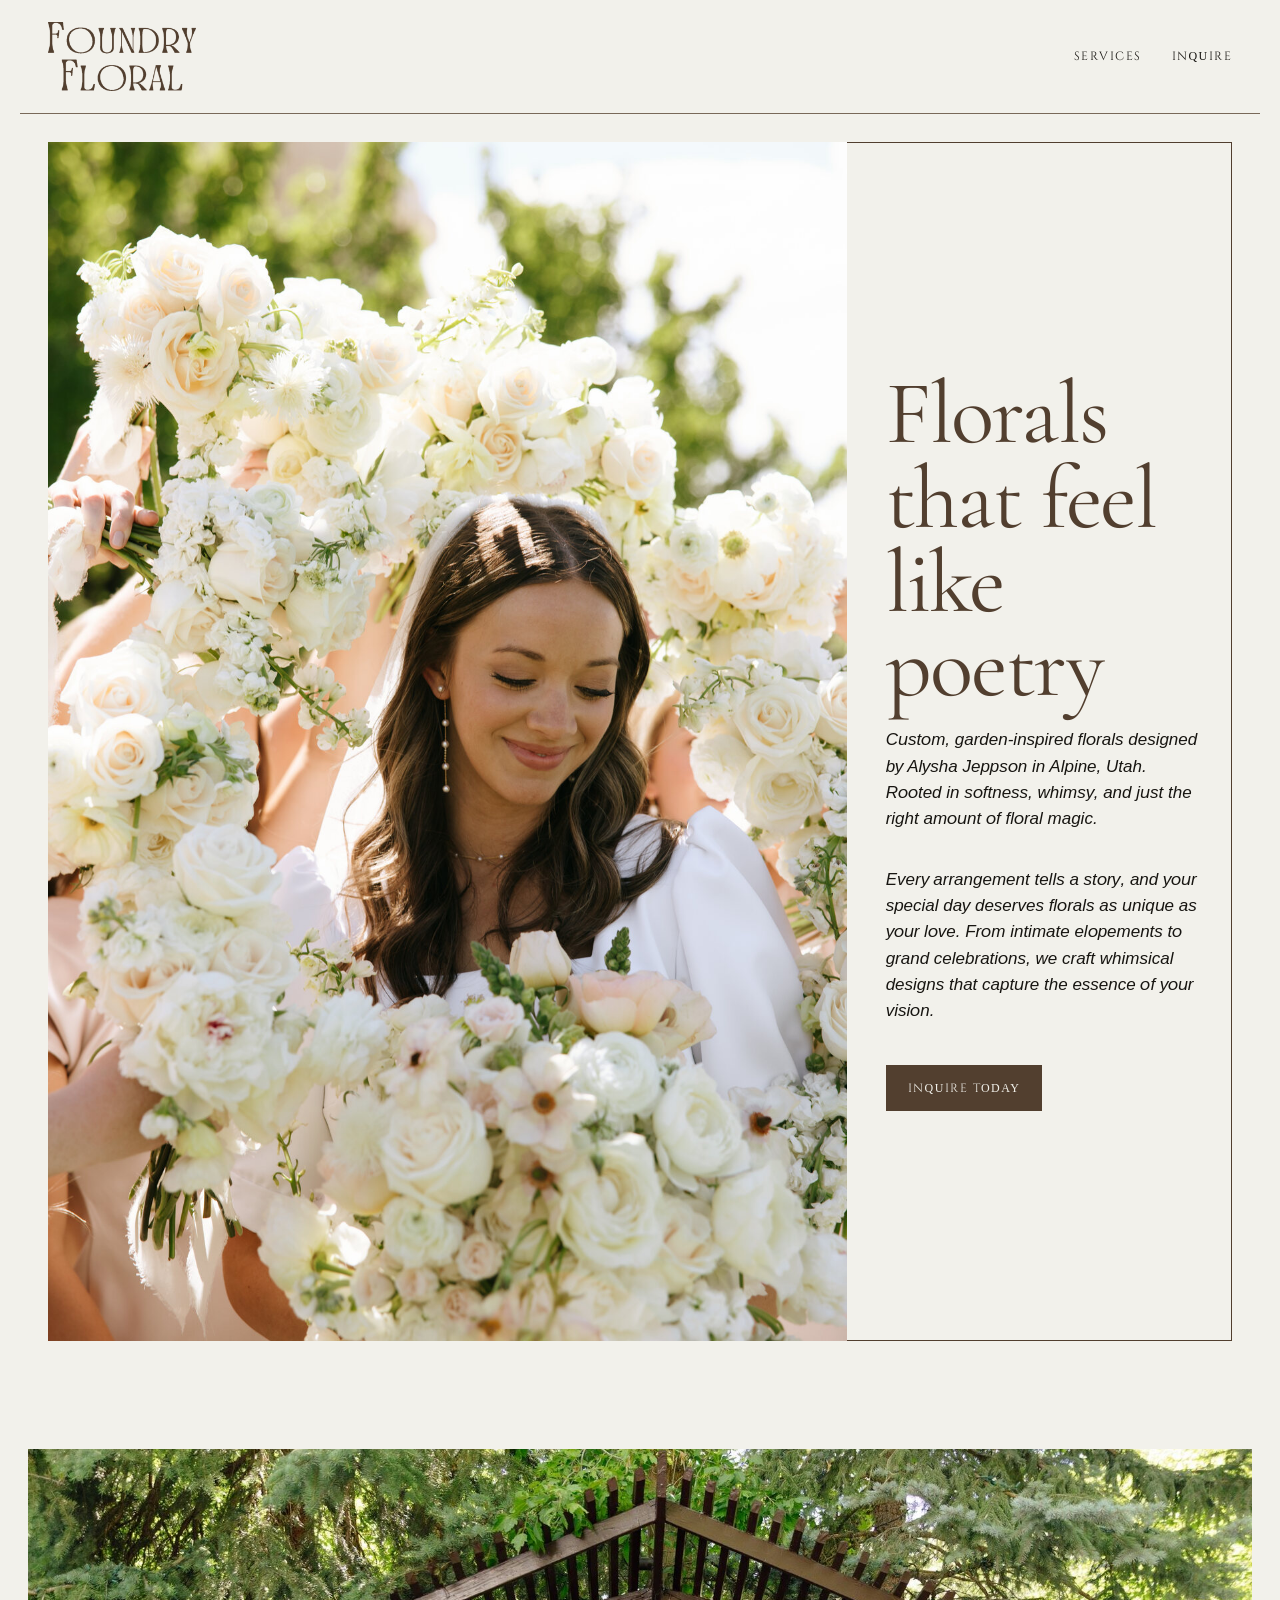
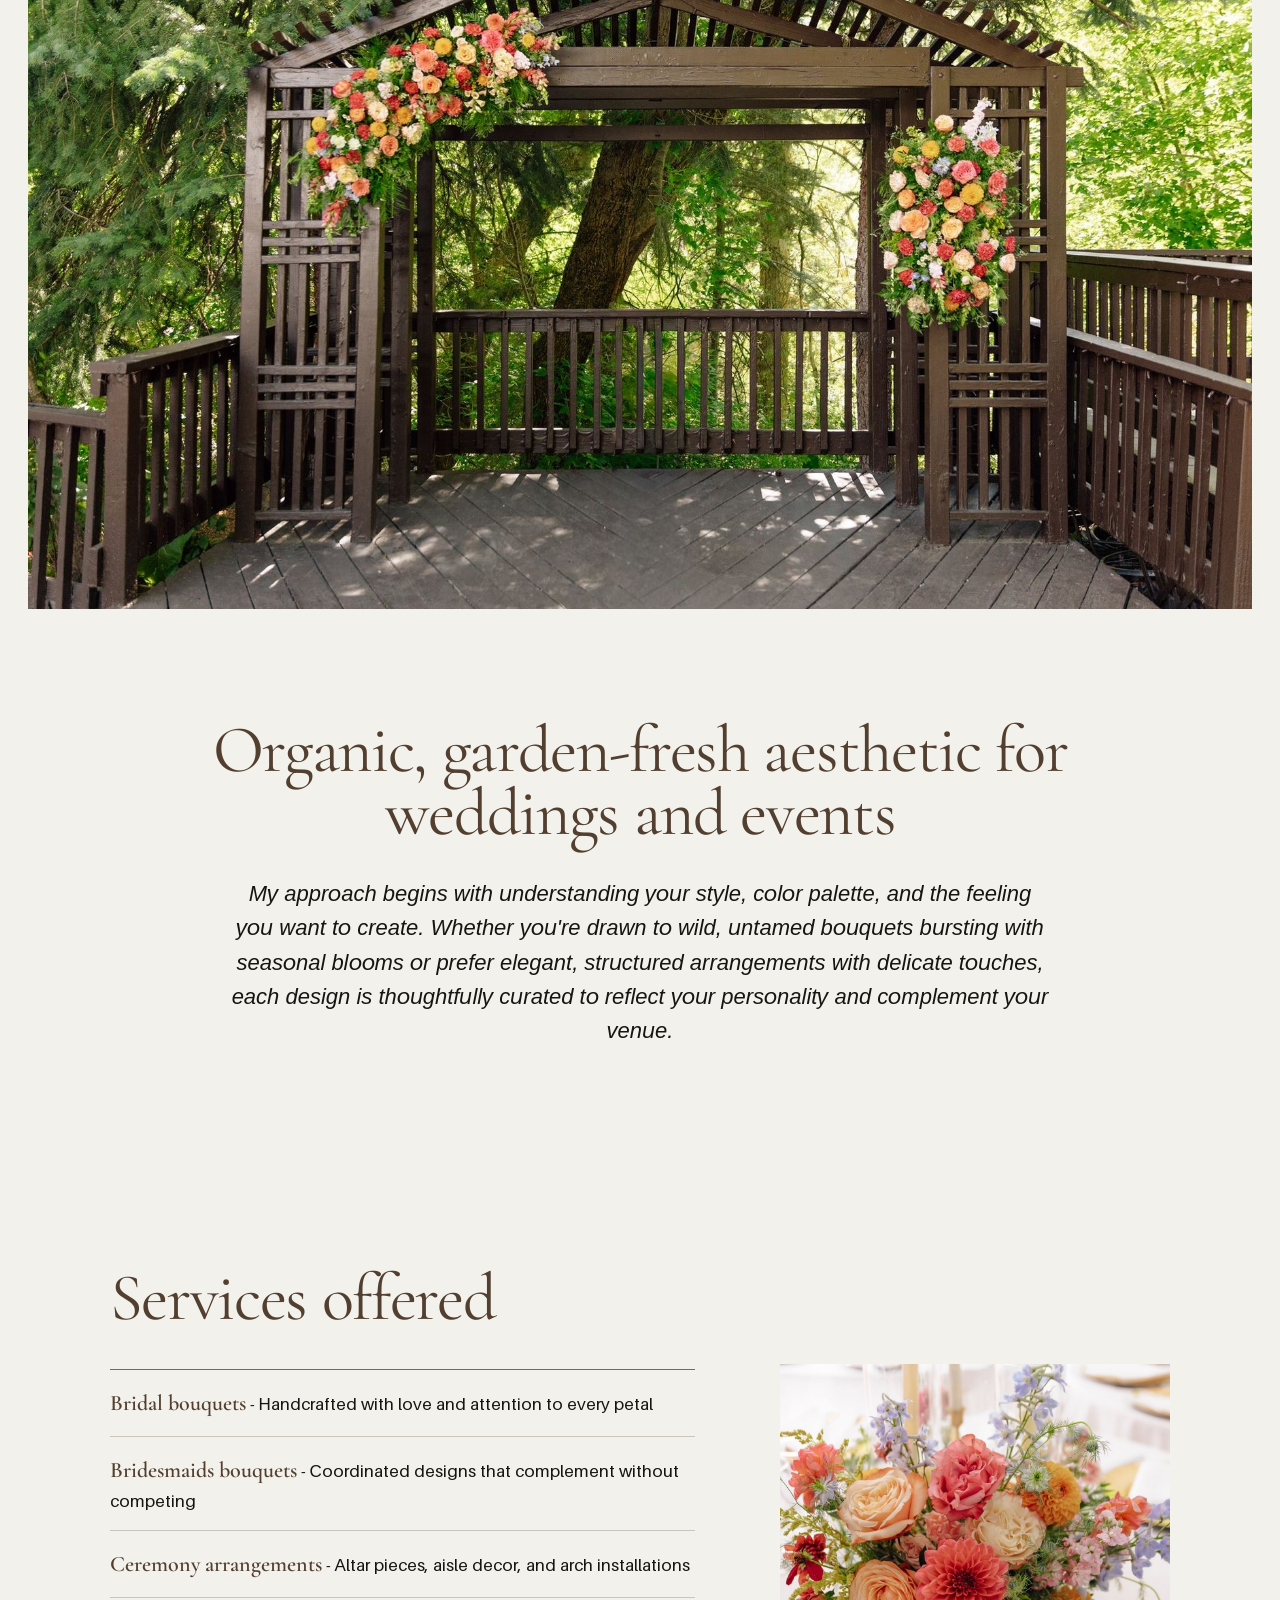
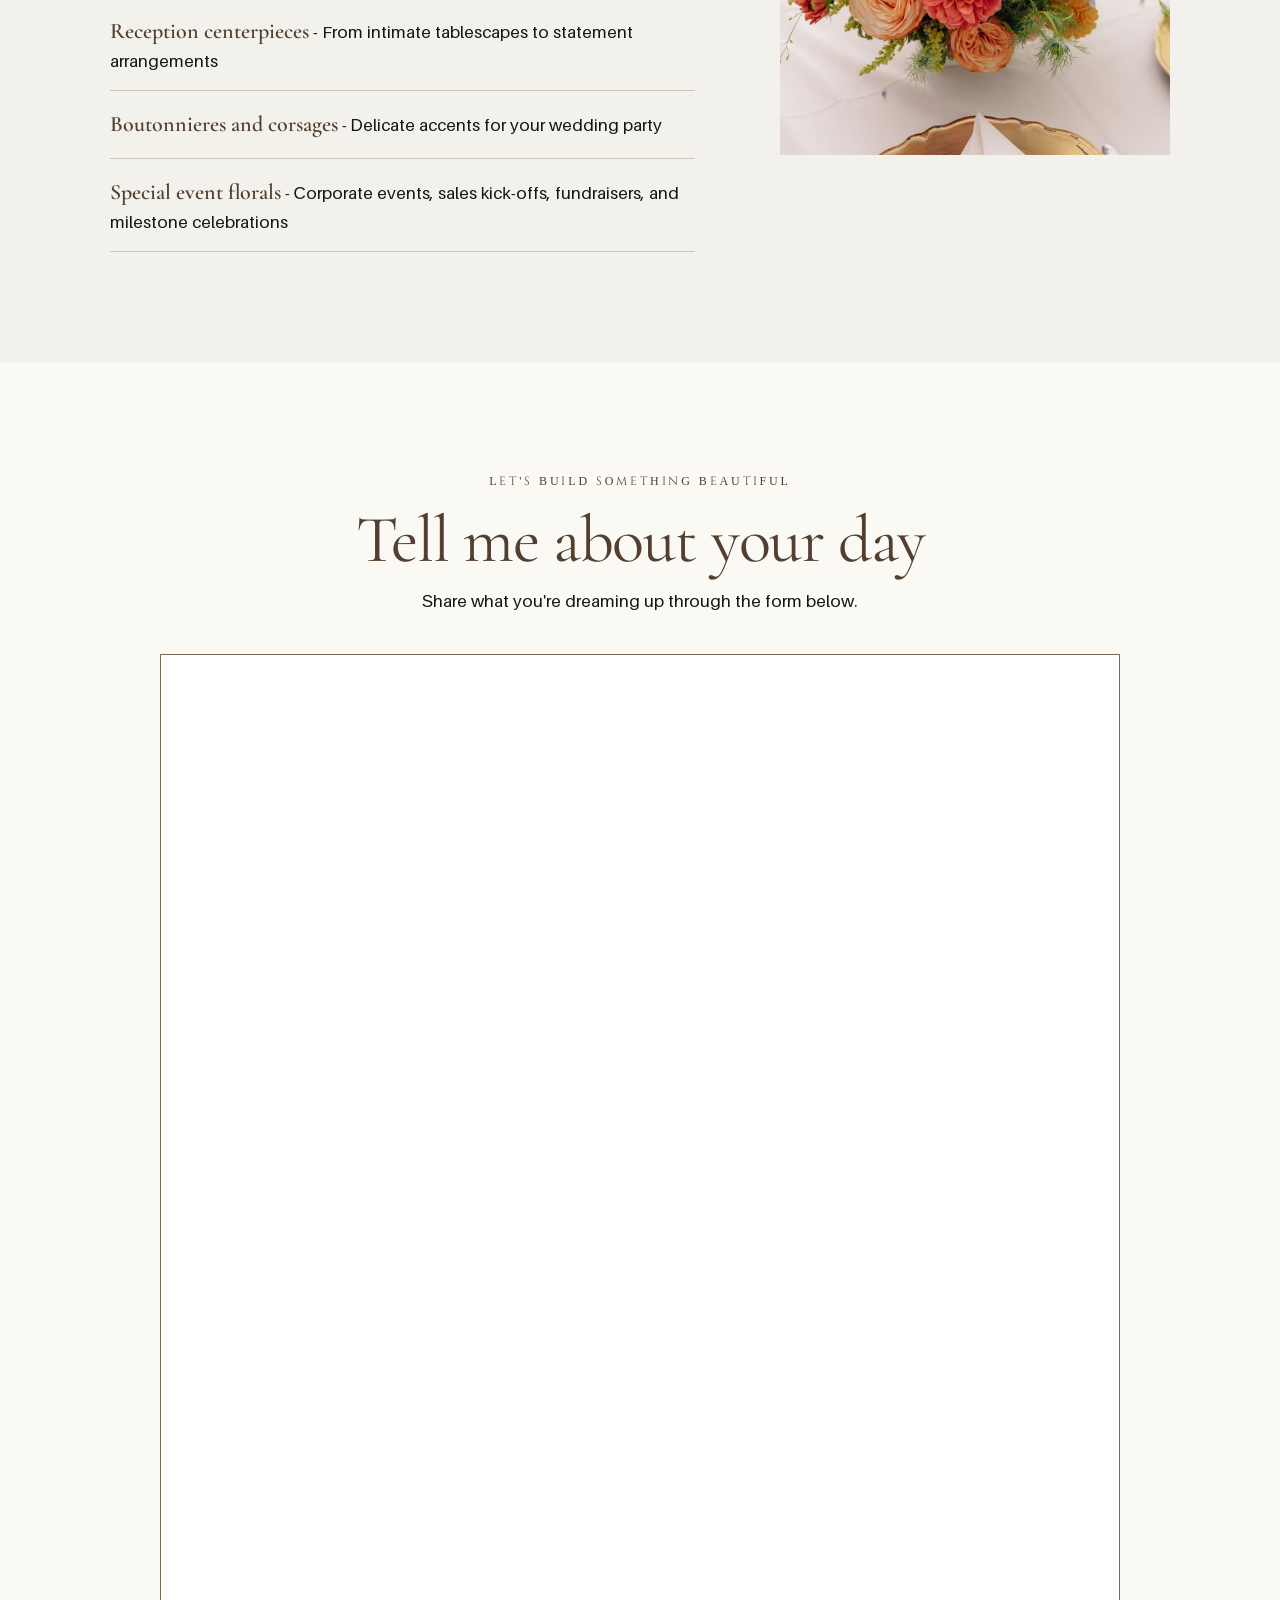
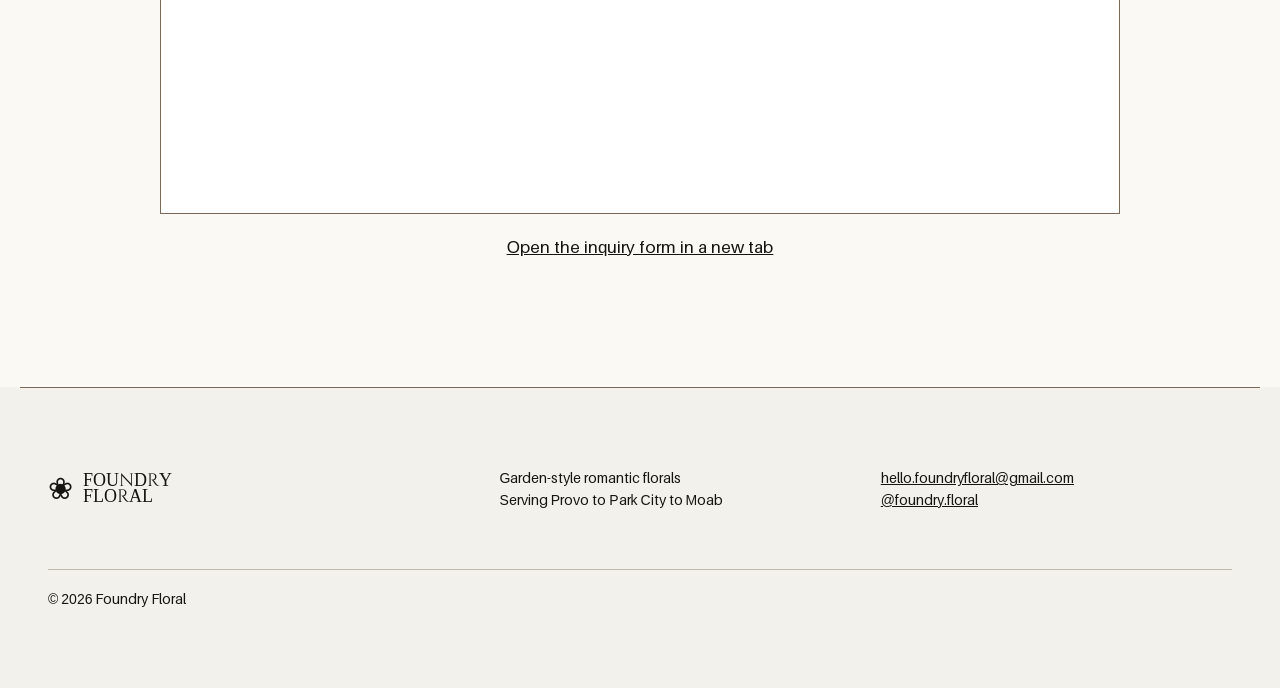
==== index.html @ db7838ef "Streamline homepage into floral landing page" ====
<!doctype html>
<html lang="en">
<head>
  <meta charset="utf-8">
  <meta name="viewport" content="width=device-width, initial-scale=1">
  <title>Foundry Floral | Utah Wedding Florist</title>
  <meta name="description" content="Seasonal, intentional wedding florals with structure, softness, and soul. Serving Provo to Park City to Moab.">
  <meta property="og:title" content="Foundry Floral | Utah Wedding Florist">
  <meta property="og:description" content="Garden-style romantic florals, rooted in Utah's seasons.">
  <meta property="og:image" content="assets/images/hero.jpg">
  <link rel="stylesheet" href="styles.css">
</head>
<body>
  <header class="site-header">
    <a class="brand" href="#top" aria-label="Foundry Floral home"><img src="assets/images/1-foundry-floral-wordmark.png" alt="Foundry Floral"></a>
    <button class="nav-toggle" aria-expanded="false" aria-controls="nav">Menu</button>
    <nav id="nav" aria-label="Main navigation">
      <a href="#services">Services</a><a href="#inquire">Inquire</a>
    </nav>
  </header>

  <main id="top">
    <section class="hero">
      <img src="assets/images/hero.jpg" alt="Bride holding a lush ivory bouquet outdoors">
      <div class="hero-copy">
        <h1>Florals that feel like poetry</h1>
        <p><em>Custom, garden-inspired florals designed by Alysha Jeppson in Alpine, Utah. Rooted in softness, whimsy, and just the right amount of floral magic.</em></p>
        <p><em>Every arrangement tells a story, and your special day deserves florals as unique as your love. From intimate elopements to grand celebrations, we craft whimsical designs that capture the essence of your vision.</em></p>
        <a class="button" href="#inquire">Inquire today</a>
      </div>
    </section>

    <section class="landing-feature" aria-label="Garden-inspired wedding floral installation">
      <img src="assets/images/6-colorful-garden-arbor.jpg" alt="Colorful coral and pink floral installation on a woodland garden arbor">
    </section>

    <section class="landing-story section">
      <h2>Organic, garden-fresh aesthetic for weddings and events</h2>
      <p class="lead">My approach begins with understanding your style, color palette, and the feeling you want to create. Whether you're drawn to wild, untamed bouquets bursting with seasonal blooms or prefer elegant, structured arrangements with delicate touches, each design is thoughtfully curated to reflect your personality and complement your venue.</p>
    </section>

    <section id="services" class="landing-services section">
      <div class="landing-services-copy">
        <h2>Services offered</h2>
        <ul>
          <li><strong>Bridal bouquets</strong> - Handcrafted with love and attention to every petal</li>
          <li><strong>Bridesmaids bouquets</strong> - Coordinated designs that complement without competing</li>
          <li><strong>Ceremony arrangements</strong> - Altar pieces, aisle decor, and arch installations</li>
          <li><strong>Reception centerpieces</strong> - From intimate tablescapes to statement arrangements</li>
          <li><strong>Boutonnieres and corsages</strong> - Delicate accents for your wedding party</li>
          <li><strong>Special event florals</strong> - Corporate events, sales kick-offs, fundraisers, and milestone celebrations</li>
        </ul>
      </div>
      <img src="assets/images/7-coral-reception-centerpiece.jpg" alt="Coral, peach and lavender garden-style reception centerpiece">
    </section>

    <section id="inquire" class="inquiry section">
      <p class="eyebrow">Let's build something beautiful</p><h2>Tell me about your day</h2>
      <p>Share what you're dreaming up through the form below.</p>
      <div class="form-wrap"><iframe title="Foundry Floral wedding inquiry form" src="https://tally.so/embed/Y52EMz?alignLeft=1&hideTitle=1&transparentBackground=1&dynamicHeight=1" loading="lazy">Loading…</iframe></div>
      <p class="form-fallback"><a href="https://tally.so/r/Y52EMz" target="_blank" rel="noopener">Open the inquiry form in a new tab</a></p>
    </section>
  </main>

  <footer><div class="brand"><span class="flower-mark">❀</span><span>Foundry<br>Floral</span></div><p>Garden-style romantic florals<br>Serving Provo to Park City to Moab</p><p><a href="mailto:hello.foundryfloral@gmail.com">hello.foundryfloral@gmail.com</a><br><a href="https://www.instagram.com/foundry.floral/">@foundry.floral</a></p><p class="copyright">© <span id="year"></span> Foundry Floral</p></footer>
  <script src="script.js"></script>
</body>
</html>
---- styles.css ----
@import url('https://fonts.googleapis.com/css2?family=Cormorant+Garamond:wght@400;500;600&display=swap');
@font-face{font-family:Lathusca;src:url('assets/fonts/AwesomeLathusca-Regular.ttf')}@font-face{font-family:Cinzel;src:url('assets/fonts/Cinzel-Regular.ttf')}@font-face{font-family:Aileron;src:url('assets/fonts/Aileron-Regular.ttf')}@font-face{font-family:Aileron;src:url('assets/fonts/Aileron-Italic.ttf');font-style:italic}@font-face{font-family:Aileron;src:url('assets/fonts/Aileron-BoldItalic.ttf');font-weight:700;font-style:italic}
:root{--heading:'Cormorant Garamond',Georgia,serif;--ivory:#f2f1eb;--espresso:#523f2f;--ink:#171511;--line:#796959;--paper:#faf9f4;--max:1240px}*{box-sizing:border-box}html{scroll-behavior:smooth}body{margin:0;background:var(--ivory);color:var(--ink);font-family:Aileron,Arial,sans-serif;font-size:17px;line-height:1.55}img{display:block;width:100%}a{color:inherit}.site-header{max-width:var(--max);margin:auto;min-height:108px;padding:22px 28px;display:flex;align-items:center;justify-content:space-between;border-bottom:1px solid var(--line);position:relative}.brand{display:flex;align-items:center;gap:10px;font-family:Cinzel,serif;text-transform:uppercase;line-height:.9;text-decoration:none;font-size:18px}.site-header .brand img{width:148px;height:auto}.flower-mark{font-family:serif;font-size:30px}.site-header nav{display:flex;gap:30px}.site-header nav a{text-decoration:none;text-transform:uppercase;font-family:Cinzel,serif;font-size:12px;letter-spacing:.12em}.nav-toggle{display:none;border:1px solid var(--espresso);background:transparent;padding:10px 14px;font:inherit;color:var(--espresso)}main{overflow:hidden}.hero{max-width:var(--max);margin:0 auto;padding:28px;display:grid;grid-template-columns:1.35fr .65fr;min-height:720px}.hero>img{height:100%;object-fit:cover;object-position:center 40%}.hero-copy{padding:60px 8% 60px 10%;display:flex;flex-direction:column;justify-content:center;border:1px solid var(--espresso);border-left:0}.eyebrow{font-family:Cinzel,serif;text-transform:uppercase;letter-spacing:.24em;color:var(--espresso);font-size:12px;margin:0 0 18px}.hero h1,.section h2,.framed h2,.installation-band h2{font-family:var(--heading);color:var(--espresso);font-weight:400;line-height:.94;letter-spacing:-.02em;margin:0}.hero h1{font-size:clamp(62px,7vw,108px)}.hero-copy>p:not(.eyebrow){max-width:420px}.button{display:inline-block;align-self:flex-start;margin-top:24px;background:var(--espresso);color:var(--ivory);padding:14px 22px;text-decoration:none;text-transform:uppercase;font-family:Cinzel,serif;letter-spacing:.12em;font-size:12px}.framed,.section{max-width:var(--max);margin:0 auto;padding:110px 7%}.framed{border:1px solid var(--espresso);text-align:center;margin-top:80px;margin-bottom:80px}.framed h2,.section h2,.installation-band h2{font-size:clamp(48px,5.2vw,78px)}.lead{font-size:22px;max-width:820px;margin:32px auto 0}.two-col{display:grid;grid-template-columns:.78fr 1.22fr;gap:9%}.service-grid{display:grid;grid-template-columns:1fr 1fr;gap:42px}.service-grid article{border-top:1px solid var(--espresso);padding-top:24px}h3{font-family:var(--heading);text-transform:uppercase;letter-spacing:.11em;color:var(--espresso);font-size:17px;font-weight:400}.photo-pair{max-width:1440px;margin:20px auto 0;display:grid;grid-template-columns:.95fr 1.05fr;gap:16px;padding:0 28px}.photo-pair img{height:610px;object-fit:cover}.photo-pair img:first-child{object-position:center 35%}.pricing{text-align:center}.price-columns{margin-top:65px;display:grid;grid-template-columns:1fr 1fr;gap:8%;text-align:left}.price-columns>div+div{border-left:1px solid var(--line);padding-left:12%}dl{margin:28px 0 0}dl div{display:flex;justify-content:space-between;gap:20px;padding:12px 0;border-bottom:1px solid rgba(82,63,47,.25)}dt{font-style:italic}dd{margin:0;color:var(--espresso);font-weight:bold}.subhead{margin-top:46px}.collections{background:var(--paper);max-width:none;padding-left:max(7%,calc((100vw - 1240px)/2 + 7%));padding-right:max(7%,calc((100vw - 1240px)/2 + 7%))}.collections>h2,.collections>.eyebrow,.collections>.section-note,.collections>.collection-grid,.collections>.fine-print{max-width:1080px;margin-left:auto;margin-right:auto}.section-note{margin-top:25px}.collection-grid{display:grid;grid-template-columns:1fr 1fr;gap:1px;background:var(--line);margin-top:50px;border:1px solid var(--line)}.collection-grid article{background:var(--paper);padding:38px}.collection-grid h3{margin-top:0}.collection-grid .price{font-family:var(--heading);color:var(--espresso);font-size:34px;margin:8px 0}.fine-print{font-size:14px;margin-top:35px}.installation-band{display:grid;grid-template-columns:1.15fr .85fr;max-width:1440px;margin:0 auto}.installation-band img{height:680px;object-fit:cover}.installation-band div{background:var(--espresso);color:var(--ivory);padding:12%;display:flex;flex-direction:column;justify-content:center}.installation-band .eyebrow,.installation-band h2{color:var(--ivory)}.seasonal{text-align:center}.seasonal .lead{margin-bottom:60px}.season-grid{display:grid;grid-template-columns:repeat(5,1fr);border-top:1px solid var(--line);border-bottom:1px solid var(--line)}.season-grid article{padding:28px 22px;border-right:1px solid var(--line)}.season-grid article:last-child{border:0}.season-grid p{font-size:14px}.season-grid span{display:block;font-family:Cinzel,serif;text-transform:uppercase;letter-spacing:.1em;font-size:11px;color:var(--espresso)}.portfolio{text-align:center}.portfolio-grid{display:grid;grid-template-columns:1fr 1.3fr 1fr;gap:14px;margin-top:55px}.portfolio-grid img{height:520px;object-fit:cover}.about{display:grid;grid-template-columns:1fr 1fr;gap:8%;align-items:center}.about img{height:720px;object-fit:cover}.process{text-align:center}.process ol{list-style:none;padding:0;margin:55px auto 0;max-width:900px;text-align:left;border-top:1px solid var(--line)}.process li{display:grid;grid-template-columns:95px 1fr;gap:25px;padding:30px 0;border-bottom:1px solid var(--line)}.process li>span{font-family:var(--heading);font-size:44px;color:var(--espresso)}.process h3{margin:0}.process p{margin:5px 0}.inquiry{text-align:center;background:var(--paper);max-width:none}.inquiry>h2,.inquiry>.eyebrow,.inquiry>p,.form-wrap{max-width:960px;margin-left:auto;margin-right:auto}.form-wrap{margin-top:40px;background:white;border:1px solid var(--line)}iframe{width:100%;height:1150px;border:0}.form-fallback{margin-top:20px}footer{max-width:var(--max);margin:auto;padding:65px 28px;display:grid;grid-template-columns:1.2fr 1fr 1fr;gap:30px;border-top:1px solid var(--line);font-size:14px}.copyright{grid-column:1/-1;border-top:1px solid rgba(82,63,47,.3);padding-top:18px}
@media(max-width:900px){.site-header{min-height:84px}.nav-toggle{display:block}.site-header nav{display:none;position:absolute;z-index:20;top:84px;left:16px;right:16px;background:var(--ivory);border:1px solid var(--espresso);padding:20px;flex-direction:column;gap:15px}.site-header nav.open{display:flex}.hero{grid-template-columns:1fr;min-height:0;padding:16px}.hero>img{height:64vh;min-height:480px}.hero-copy{border-left:1px solid var(--espresso);border-top:0;padding:48px 28px}.framed,.section{padding:80px 24px}.framed{margin:55px 16px}.two-col,.service-grid,.price-columns,.about{grid-template-columns:1fr}.two-col{gap:40px}.price-columns>div+div{border-left:0;border-top:1px solid var(--line);padding:35px 0 0}.photo-pair{grid-template-columns:1fr;padding:0 16px}.photo-pair img{height:500px}.collection-grid{grid-template-columns:1fr}.installation-band{grid-template-columns:1fr}.installation-band img{height:520px}.installation-band div{padding:70px 28px}.season-grid{grid-template-columns:1fr 1fr}.season-grid article{border-bottom:1px solid var(--line)}.portfolio-grid{grid-template-columns:1fr 1fr}.portfolio-grid img{height:420px}.portfolio-grid img:first-child{grid-column:1/-1}.about img{height:560px}footer{grid-template-columns:1fr 1fr}}
@media(max-width:540px){body{font-size:16px}.hero>img{min-height:400px;height:56vh}.hero h1{font-size:58px}.framed h2,.section h2,.installation-band h2{font-size:48px}.lead{font-size:19px}.photo-pair img{height:390px}.season-grid{grid-template-columns:1fr}.season-grid article{border-right:0}.portfolio-grid{grid-template-columns:1fr}.portfolio-grid img,.portfolio-grid img:first-child{grid-column:auto;height:430px}.about img{height:480px}.process li{grid-template-columns:58px 1fr}.collection-grid article{padding:30px 24px}iframe{height:1250px}footer{grid-template-columns:1fr}}
.upload-note{max-width:720px;margin:28px auto 0;padding:26px;border:1px solid var(--line);background:var(--ivory);text-align:left}.upload-note h3{margin:0 0 8px}.upload-note p{margin:0}
.landing-feature{max-width:1440px;margin:80px auto 0;padding:0 28px}.landing-feature img{height:min(72vw,760px);object-fit:cover;object-position:center}.landing-story{text-align:center}.landing-story .lead{font-style:italic}
@media(max-width:900px){.landing-feature{margin-top:55px;padding:0 16px}.landing-feature img{height:62vw;min-height:300px}.landing-story{padding-top:65px;padding-bottom:65px}}
@media(max-width:540px){.landing-feature img{height:72vw;min-height:280px}}
.landing-services{display:grid;grid-template-columns:1.2fr .8fr;gap:8%;align-items:center}.landing-services ul{list-style:none;padding:0;margin:40px 0 0;border-top:1px solid var(--line)}.landing-services li{padding:16px 0;border-bottom:1px solid rgba(82,63,47,.25)}.landing-services strong{font-family:var(--heading);font-size:22px;font-weight:600;color:var(--espresso)}.landing-services img{aspect-ratio:1/1;object-fit:cover}
@media(max-width:900px){.landing-services{grid-template-columns:1fr;gap:42px}.landing-services img{max-width:620px;margin:auto}}
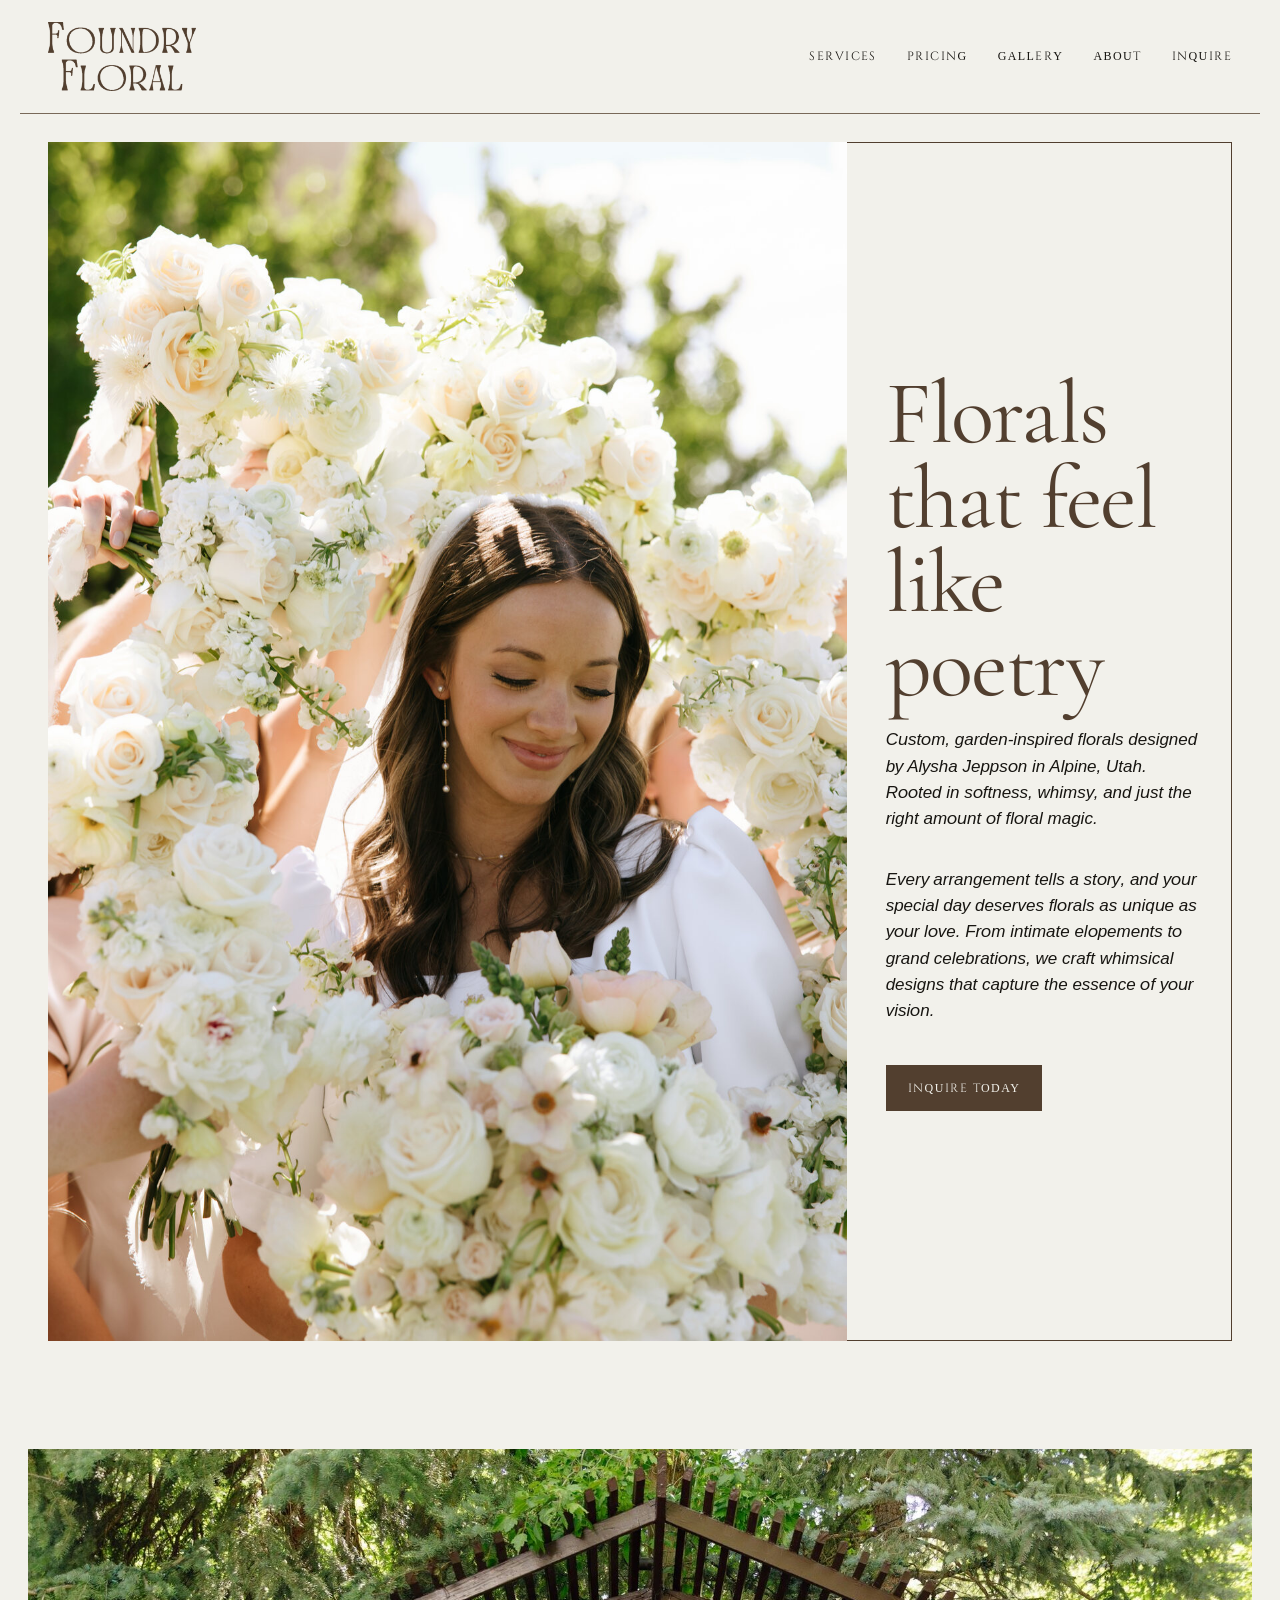
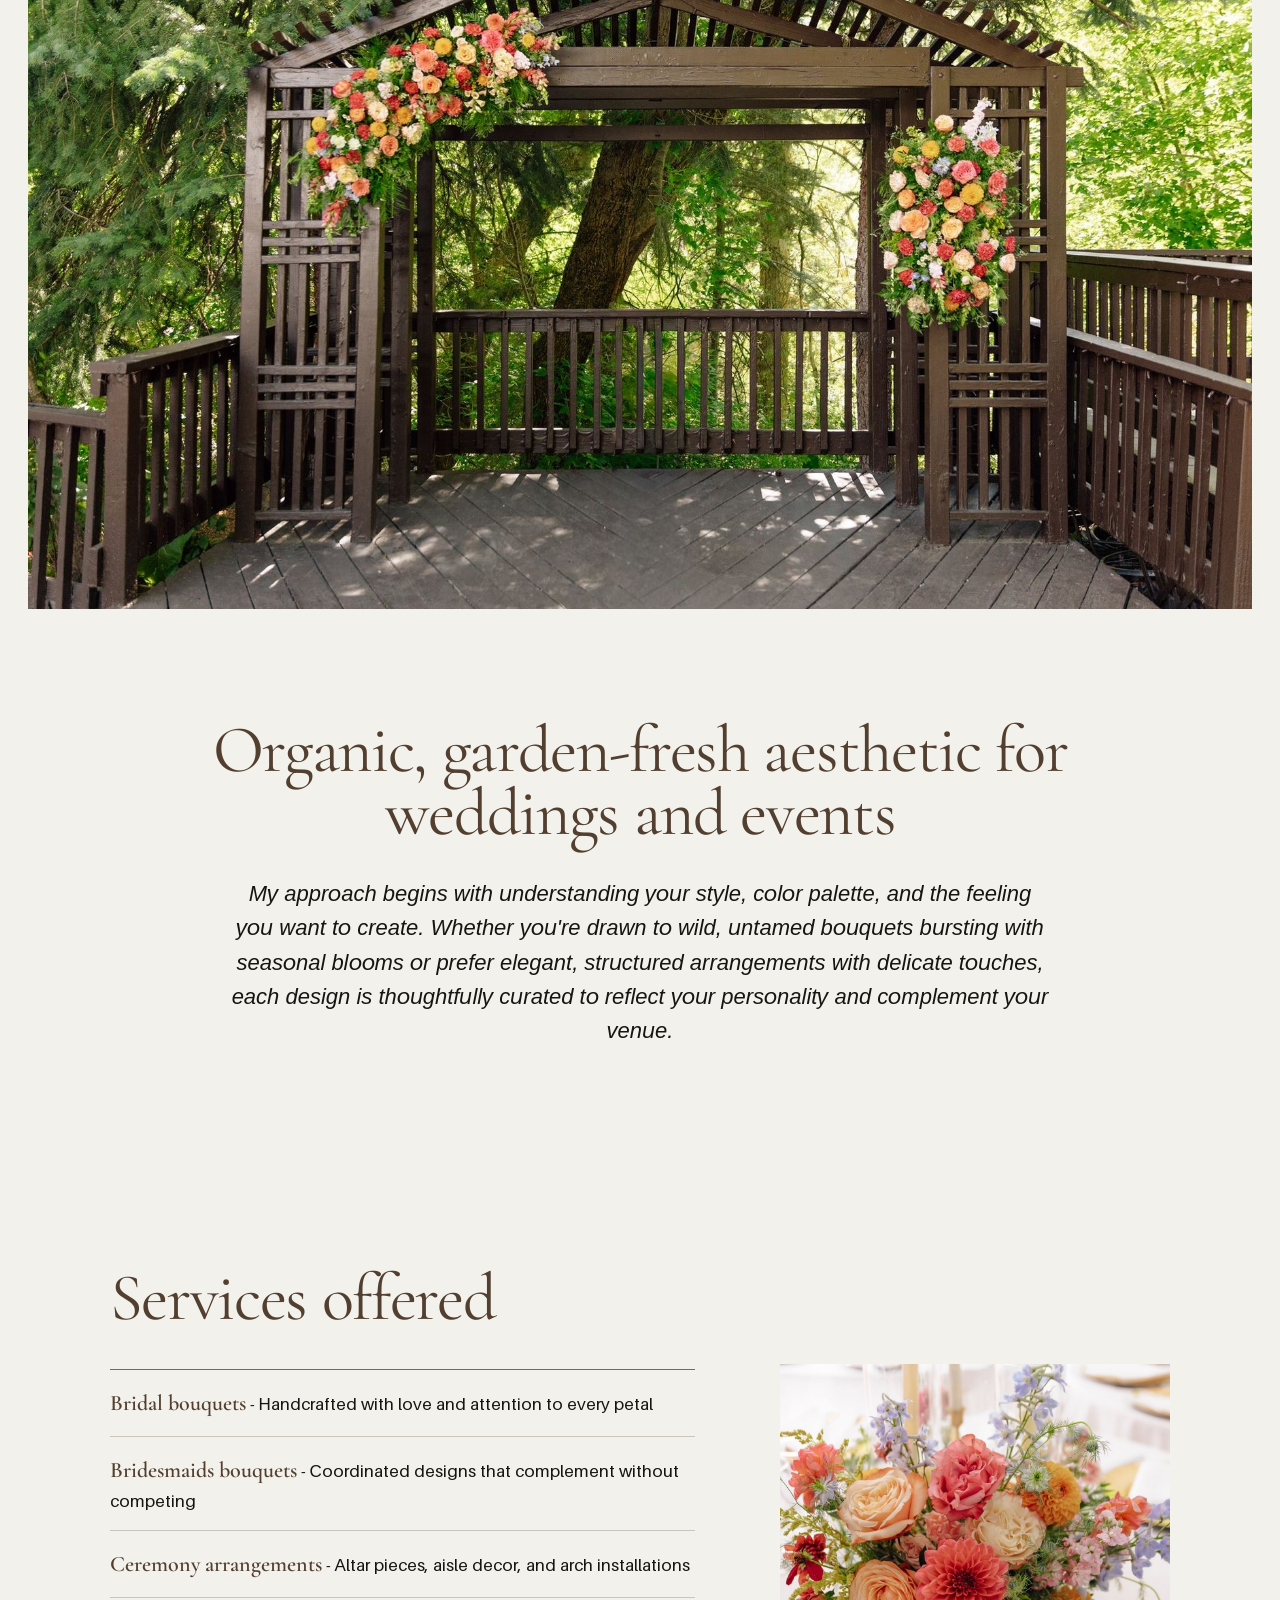
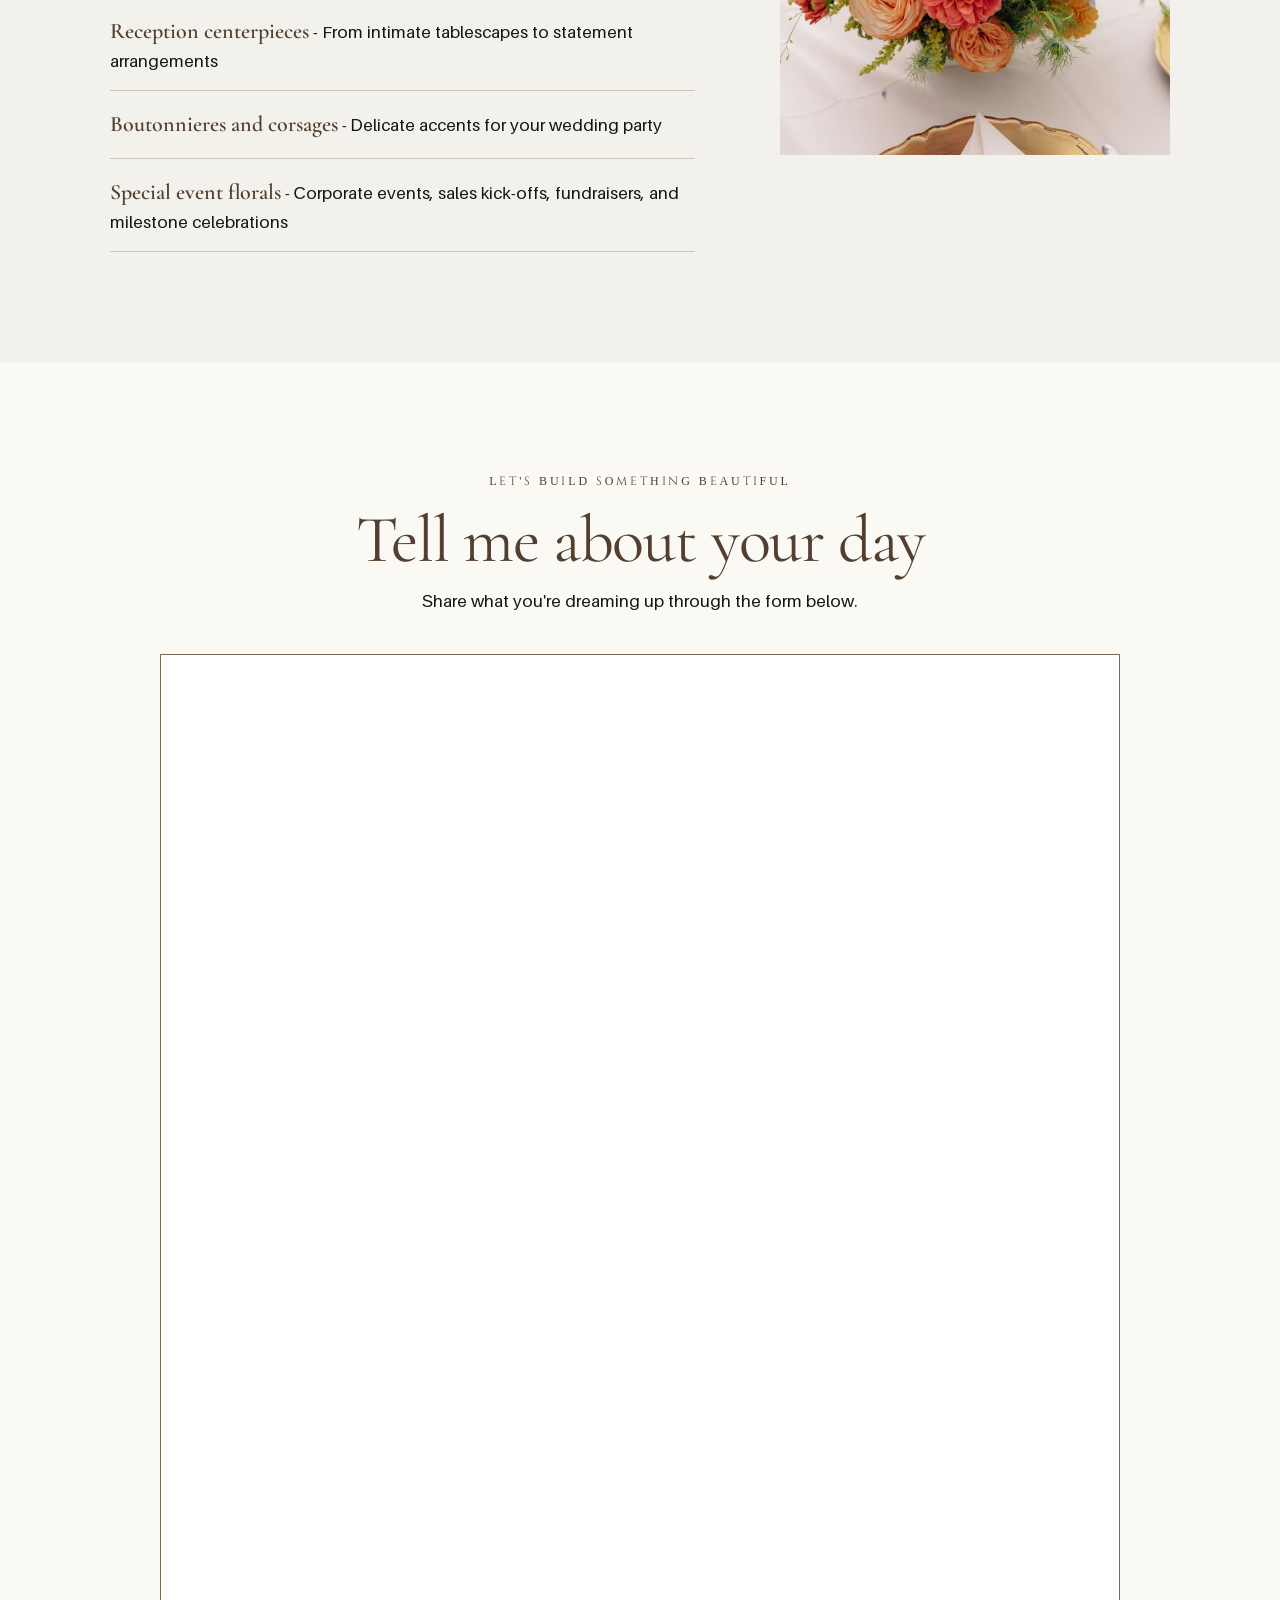
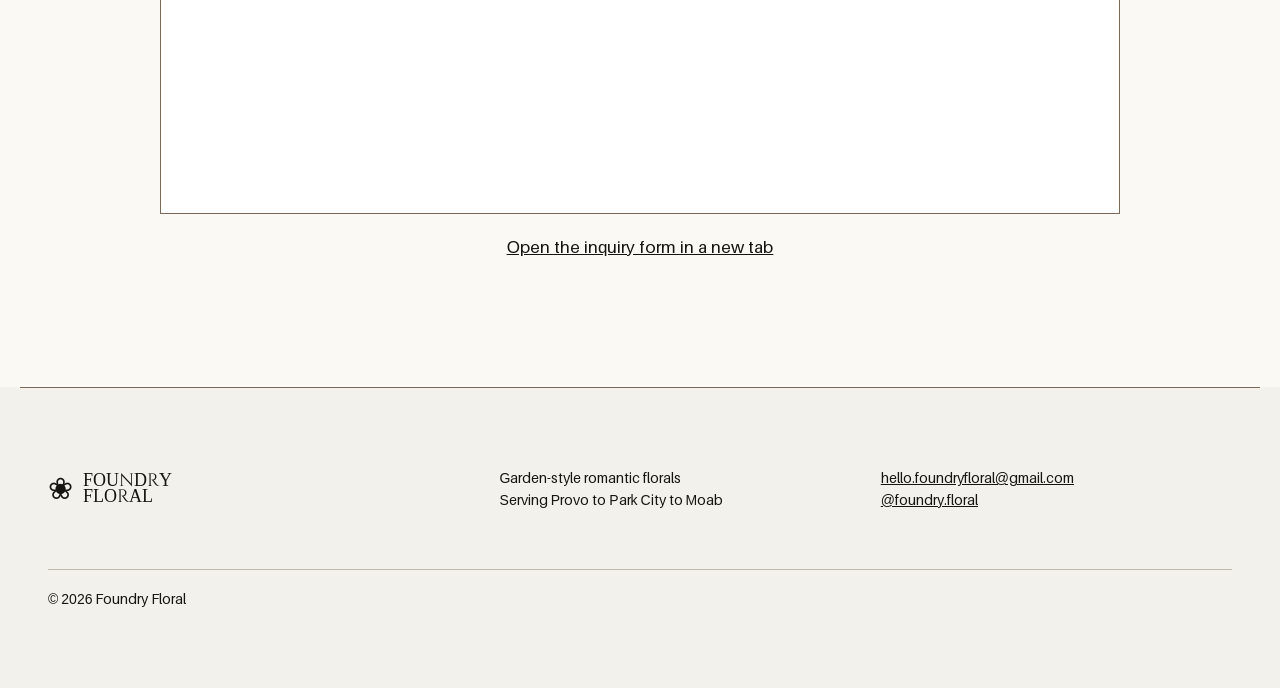
==== commit 7174291c: "Add page navigation to homepage" ====
--- a/index.html
+++ b/index.html
@@ -15,7 +15,7 @@
     <a class="brand" href="#top" aria-label="Foundry Floral home"><img src="assets/images/1-foundry-floral-wordmark.png" alt="Foundry Floral"></a>
     <button class="nav-toggle" aria-expanded="false" aria-controls="nav">Menu</button>
     <nav id="nav" aria-label="Main navigation">
-      <a href="#services">Services</a><a href="#inquire">Inquire</a>
+      <a href="#services">Services</a><a href="pricing.html">Pricing</a><a href="gallery.html">Gallery</a><a href="about.html">About</a><a href="#inquire">Inquire</a>
     </nav>
   </header>
 
--- a/styles.css
+++ b/styles.css
@@ -9,3 +9,6 @@
 @media(max-width:540px){.landing-feature img{height:72vw;min-height:280px}}
 .landing-services{display:grid;grid-template-columns:1.2fr .8fr;gap:8%;align-items:center}.landing-services ul{list-style:none;padding:0;margin:40px 0 0;border-top:1px solid var(--line)}.landing-services li{padding:16px 0;border-bottom:1px solid rgba(82,63,47,.25)}.landing-services strong{font-family:var(--heading);font-size:22px;font-weight:600;color:var(--espresso)}.landing-services img{aspect-ratio:1/1;object-fit:cover}
 @media(max-width:900px){.landing-services{grid-template-columns:1fr;gap:42px}.landing-services img{max-width:620px;margin:auto}}
+.page-intro{text-align:center;max-width:980px}.page-intro h1,.page-cta h2{font-family:var(--heading);color:var(--espresso);font-weight:400;line-height:.94;letter-spacing:-.02em;margin:0}.page-intro h1{font-size:clamp(58px,7vw,100px)}.gallery-page-grid{display:grid;grid-template-columns:repeat(3,1fr);gap:14px;padding-top:10px}.gallery-page-grid img{height:520px;object-fit:cover}.page-cta{text-align:center}.page-cta .button{margin-left:auto;margin-right:auto}.site-header nav a[aria-current="page"]{border-bottom:1px solid currentColor}
+@media(max-width:900px){.gallery-page-grid{grid-template-columns:1fr 1fr}.gallery-page-grid img{height:440px}}
+@media(max-width:540px){.gallery-page-grid{grid-template-columns:1fr}.gallery-page-grid img{height:430px}}
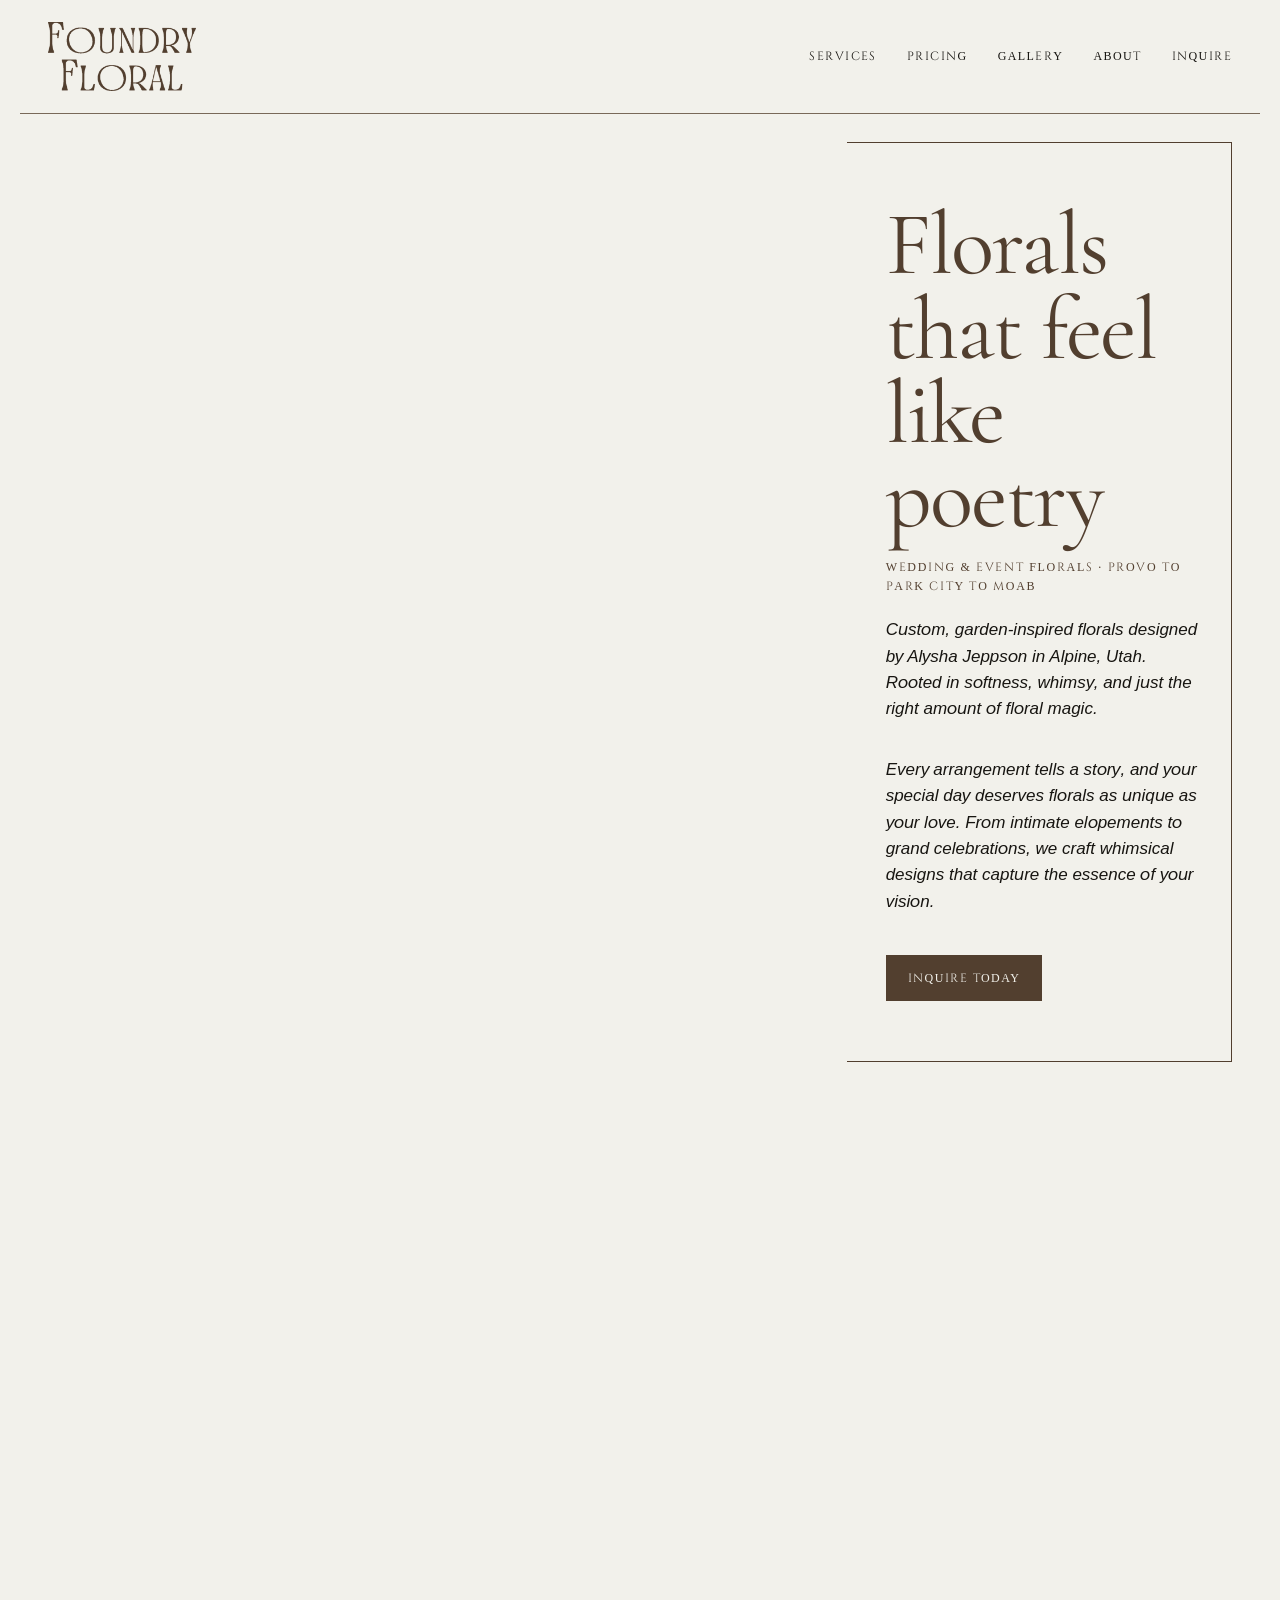
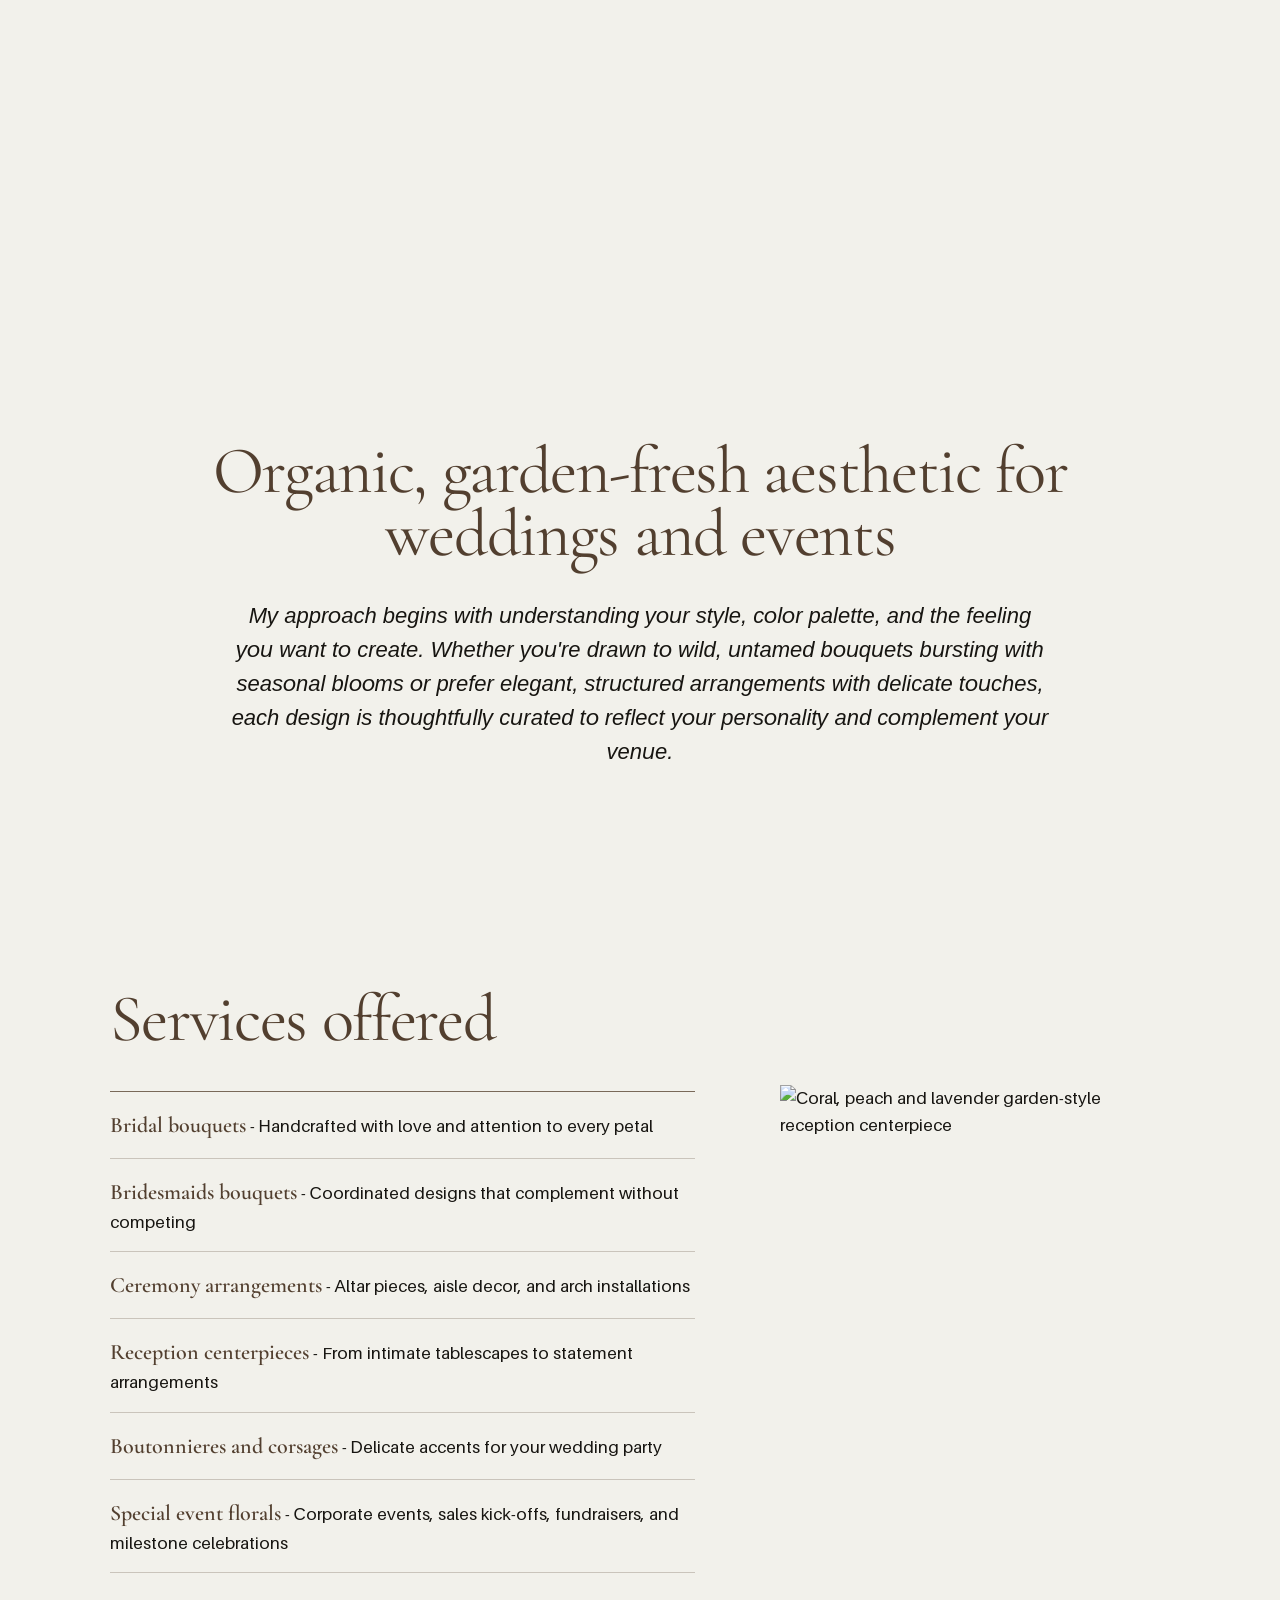
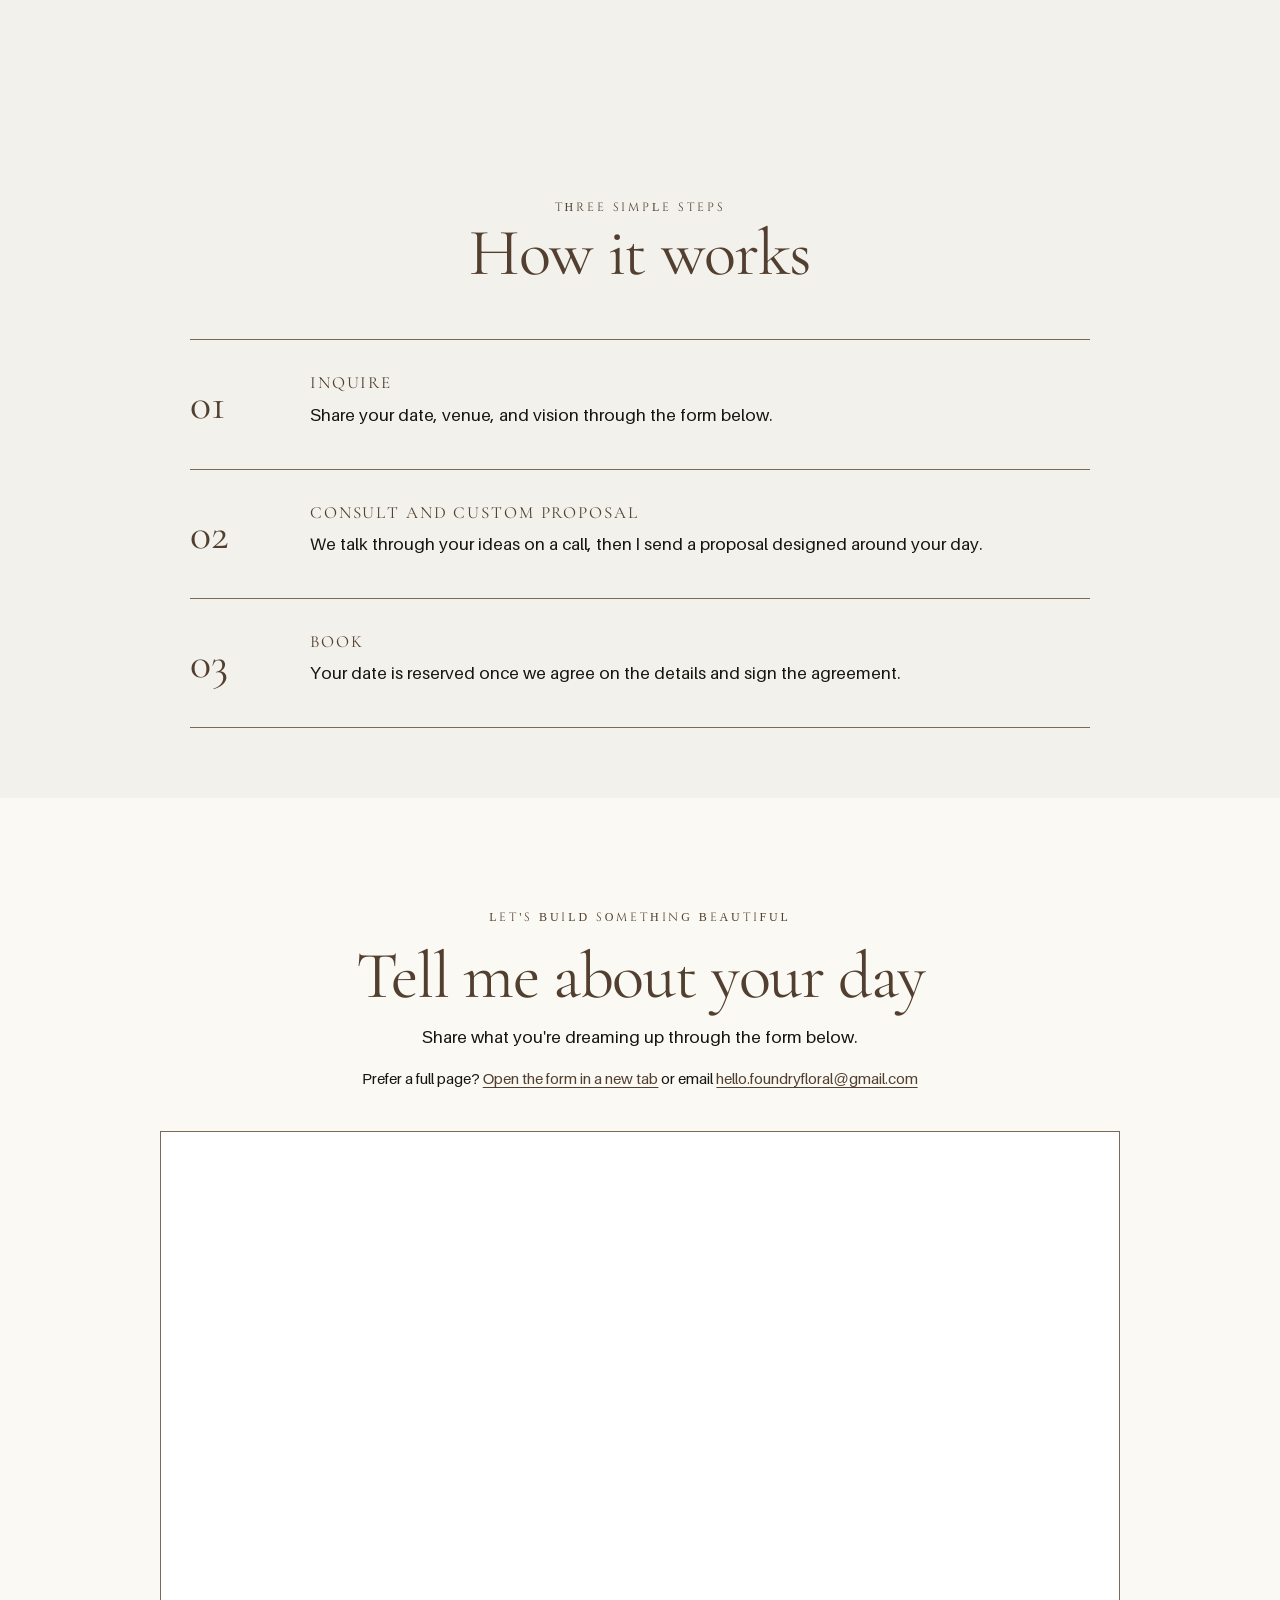
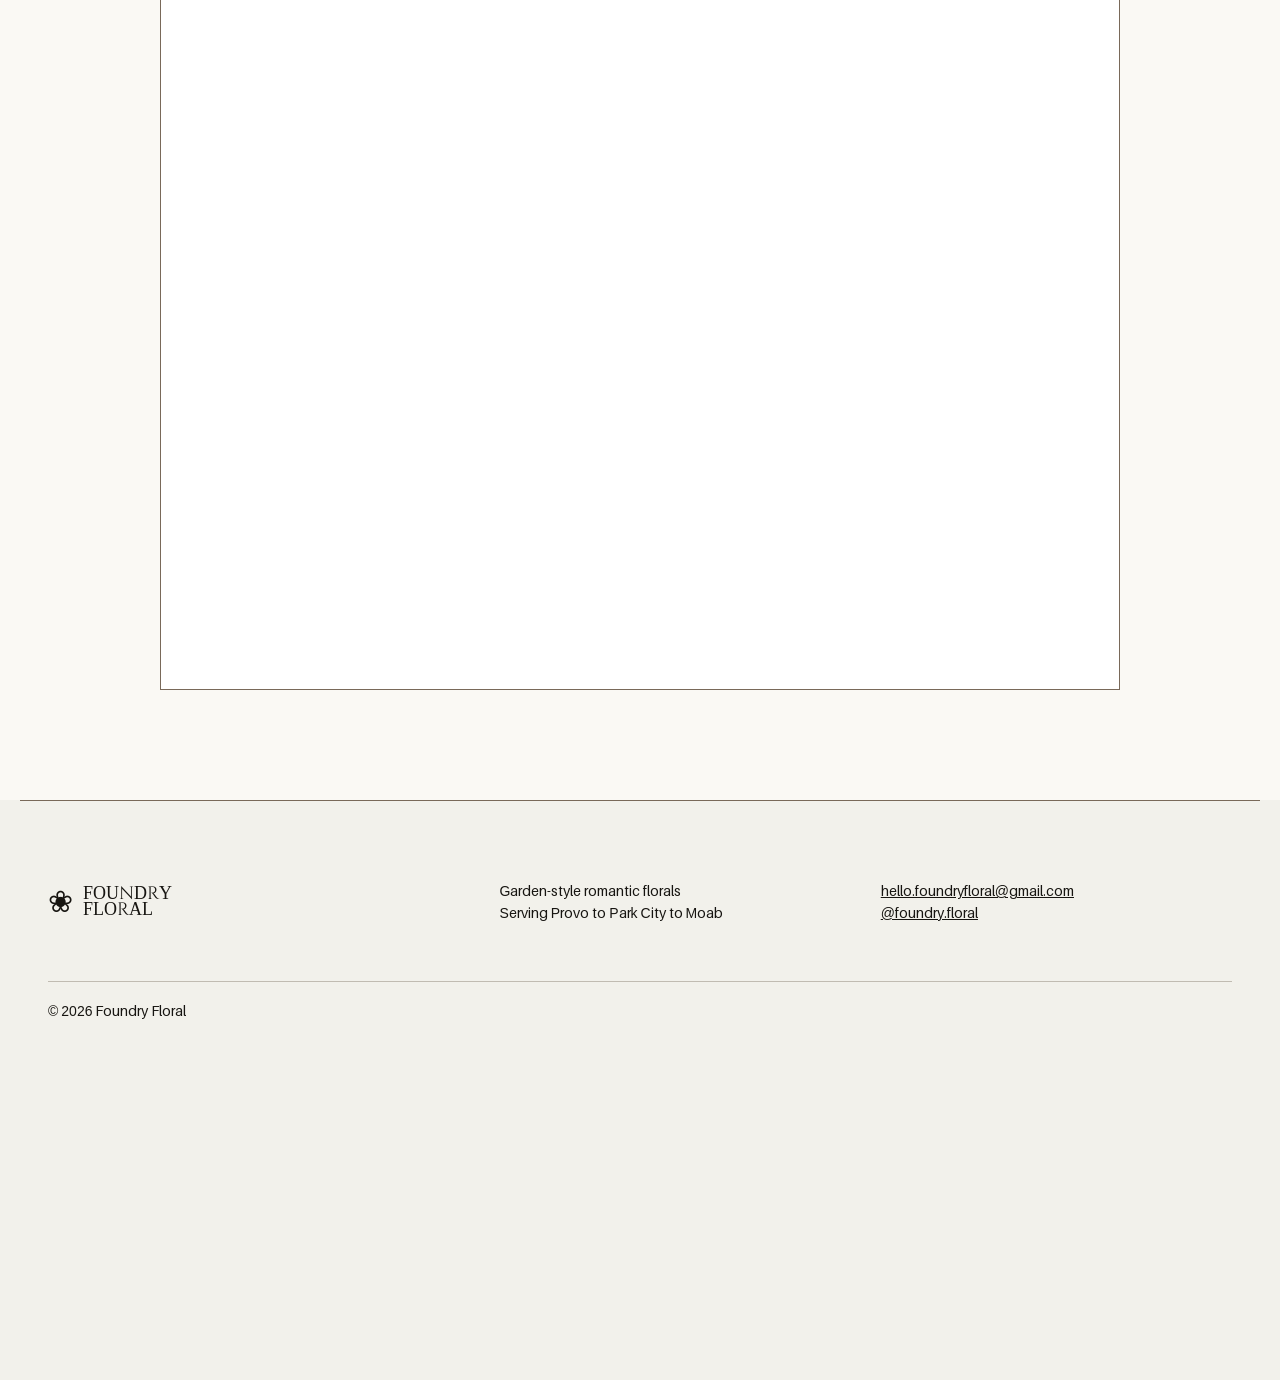
==== commit d9b8865e: "Add skip link, visible focus styles, reduced-motion support, and Escape to close menu" ====
--- a/index.html
+++ b/index.html
@@ -8,12 +8,13 @@
   <meta property="og:title" content="Foundry Floral | Utah Wedding Florist">
   <meta property="og:description" content="Garden-style romantic florals, rooted in Utah's seasons.">
   <meta property="og:image" content="assets/images/hero.jpg">
-  <link rel="stylesheet" href="styles.css">
+  <link rel="stylesheet" href="styles.css?v=polish-1">
 </head>
 <body>
+<a class="skip-link" href="#top">Skip to content</a>
   <header class="site-header">
-    <a class="brand" href="#top" aria-label="Foundry Floral home"><img src="assets/images/1-foundry-floral-wordmark.png" alt="Foundry Floral"></a>
-    <button class="nav-toggle" aria-expanded="false" aria-controls="nav">Menu</button>
+    <a class="brand" href="#top" aria-label="Foundry Floral home"><img src="assets/images/1-foundry-floral-wordmark.png" width="520" height="244" alt="Foundry Floral"></a>
+    <button type="button" class="nav-toggle" aria-expanded="false" aria-controls="nav">Menu</button>
     <nav id="nav" aria-label="Main navigation">
       <a href="#services">Services</a><a href="pricing.html">Pricing</a><a href="gallery.html">Gallery</a><a href="about.html">About</a><a href="#inquire">Inquire</a>
     </nav>
@@ -21,9 +22,10 @@
 
   <main id="top">
     <section class="hero">
-      <img src="assets/images/hero.jpg" alt="Bride holding a lush ivory bouquet outdoors">
+      <img src="assets/images/hero.jpg" srcset="assets/images/opt/hero-480.webp 480w, assets/images/opt/hero-800.webp 800w, assets/images/opt/hero-1200.webp 1200w" sizes="(max-width: 900px) 100vw, 780px" width="1200" height="1800" fetchpriority="high" alt="Bride holding a lush ivory bouquet outdoors">
       <div class="hero-copy">
         <h1>Florals that feel like poetry</h1>
+        <p class="hero-tagline">Wedding &amp; event florals &middot; Provo to Park City to Moab</p>
         <p><em>Custom, garden-inspired florals designed by Alysha Jeppson in Alpine, Utah. Rooted in softness, whimsy, and just the right amount of floral magic.</em></p>
         <p><em>Every arrangement tells a story, and your special day deserves florals as unique as your love. From intimate elopements to grand celebrations, we craft whimsical designs that capture the essence of your vision.</em></p>
         <a class="button" href="#inquire">Inquire today</a>
@@ -31,7 +33,7 @@
     </section>
 
     <section class="landing-feature" aria-label="Garden-inspired wedding floral installation">
-      <img src="assets/images/6-colorful-garden-arbor.jpg" alt="Colorful coral and pink floral installation on a woodland garden arbor">
+      <img src="assets/images/6-colorful-garden-arbor.jpg" srcset="assets/images/opt/6-colorful-garden-arbor-480.webp 480w, assets/images/opt/6-colorful-garden-arbor-800.webp 800w, assets/images/opt/6-colorful-garden-arbor-1200.webp 1200w, assets/images/opt/6-colorful-garden-arbor-1600.webp 1600w" sizes="(max-width: 1440px) 100vw, 1384px" width="1800" height="1200" loading="lazy" decoding="async" alt="Colorful coral and pink floral installation on a woodland garden arbor">
     </section>
 
     <section class="landing-story section">
@@ -51,14 +53,23 @@
           <li><strong>Special event florals</strong> - Corporate events, sales kick-offs, fundraisers, and milestone celebrations</li>
         </ul>
       </div>
-      <img src="assets/images/7-coral-reception-centerpiece.jpg" alt="Coral, peach and lavender garden-style reception centerpiece">
+      <img src="assets/images/7-coral-reception-centerpiece.jpg" srcset="assets/images/opt/7-coral-reception-centerpiece-480.webp 480w, assets/images/opt/7-coral-reception-centerpiece-800.webp 800w, assets/images/opt/7-coral-reception-centerpiece-1200.webp 1200w, assets/images/opt/7-coral-reception-centerpiece-1600.webp 1600w" sizes="(max-width: 900px) 540px, 640px" width="1800" height="1200" loading="lazy" decoding="async" alt="Coral, peach and lavender garden-style reception centerpiece">
+    </section>
+
+    <section class="process section" aria-labelledby="process-title">
+      <p class="eyebrow">Three simple steps</p><h2 id="process-title">How it works</h2>
+      <ol>
+        <li><span aria-hidden="true">01</span><div><h3>Inquire</h3><p>Share your date, venue, and vision through the form below.</p></div></li>
+        <li><span aria-hidden="true">02</span><div><h3>Consult and custom proposal</h3><p>We talk through your ideas on a call, then I send a proposal designed around your day.</p></div></li>
+        <li><span aria-hidden="true">03</span><div><h3>Book</h3><p>Your date is reserved once we agree on the details and sign the agreement.</p></div></li>
+      </ol>
     </section>
 
     <section id="inquire" class="inquiry section">
       <p class="eyebrow">Let's build something beautiful</p><h2>Tell me about your day</h2>
       <p>Share what you're dreaming up through the form below.</p>
+      <p class="form-alt">Prefer a full page? <a href="https://tally.so/r/Y52EMz" target="_blank" rel="noopener">Open the form in a new tab</a> or email <a href="mailto:hello.foundryfloral@gmail.com">hello.foundryfloral@gmail.com</a></p>
       <div class="form-wrap"><iframe title="Foundry Floral wedding inquiry form" src="https://tally.so/embed/Y52EMz?alignLeft=1&hideTitle=1&transparentBackground=1&dynamicHeight=1" loading="lazy">Loading…</iframe></div>
-      <p class="form-fallback"><a href="https://tally.so/r/Y52EMz" target="_blank" rel="noopener">Open the inquiry form in a new tab</a></p>
     </section>
   </main>
 
--- a/styles.css
+++ b/styles.css
@@ -1,6 +1,6 @@
 @import url('https://fonts.googleapis.com/css2?family=Cormorant+Garamond:wght@400;500;600&display=swap');
 @font-face{font-family:Lathusca;src:url('assets/fonts/AwesomeLathusca-Regular.ttf')}@font-face{font-family:Cinzel;src:url('assets/fonts/Cinzel-Regular.ttf')}@font-face{font-family:Aileron;src:url('assets/fonts/Aileron-Regular.ttf')}@font-face{font-family:Aileron;src:url('assets/fonts/Aileron-Italic.ttf');font-style:italic}@font-face{font-family:Aileron;src:url('assets/fonts/Aileron-BoldItalic.ttf');font-weight:700;font-style:italic}
-:root{--heading:'Cormorant Garamond',Georgia,serif;--ivory:#f2f1eb;--espresso:#523f2f;--ink:#171511;--line:#796959;--paper:#faf9f4;--max:1240px}*{box-sizing:border-box}html{scroll-behavior:smooth}body{margin:0;background:var(--ivory);color:var(--ink);font-family:Aileron,Arial,sans-serif;font-size:17px;line-height:1.55}img{display:block;width:100%}a{color:inherit}.site-header{max-width:var(--max);margin:auto;min-height:108px;padding:22px 28px;display:flex;align-items:center;justify-content:space-between;border-bottom:1px solid var(--line);position:relative}.brand{display:flex;align-items:center;gap:10px;font-family:Cinzel,serif;text-transform:uppercase;line-height:.9;text-decoration:none;font-size:18px}.site-header .brand img{width:148px;height:auto}.flower-mark{font-family:serif;font-size:30px}.site-header nav{display:flex;gap:30px}.site-header nav a{text-decoration:none;text-transform:uppercase;font-family:Cinzel,serif;font-size:12px;letter-spacing:.12em}.nav-toggle{display:none;border:1px solid var(--espresso);background:transparent;padding:10px 14px;font:inherit;color:var(--espresso)}main{overflow:hidden}.hero{max-width:var(--max);margin:0 auto;padding:28px;display:grid;grid-template-columns:1.35fr .65fr;min-height:720px}.hero>img{height:100%;object-fit:cover;object-position:center 40%}.hero-copy{padding:60px 8% 60px 10%;display:flex;flex-direction:column;justify-content:center;border:1px solid var(--espresso);border-left:0}.eyebrow{font-family:Cinzel,serif;text-transform:uppercase;letter-spacing:.24em;color:var(--espresso);font-size:12px;margin:0 0 18px}.hero h1,.section h2,.framed h2,.installation-band h2{font-family:var(--heading);color:var(--espresso);font-weight:400;line-height:.94;letter-spacing:-.02em;margin:0}.hero h1{font-size:clamp(62px,7vw,108px)}.hero-copy>p:not(.eyebrow){max-width:420px}.button{display:inline-block;align-self:flex-start;margin-top:24px;background:var(--espresso);color:var(--ivory);padding:14px 22px;text-decoration:none;text-transform:uppercase;font-family:Cinzel,serif;letter-spacing:.12em;font-size:12px}.framed,.section{max-width:var(--max);margin:0 auto;padding:110px 7%}.framed{border:1px solid var(--espresso);text-align:center;margin-top:80px;margin-bottom:80px}.framed h2,.section h2,.installation-band h2{font-size:clamp(48px,5.2vw,78px)}.lead{font-size:22px;max-width:820px;margin:32px auto 0}.two-col{display:grid;grid-template-columns:.78fr 1.22fr;gap:9%}.service-grid{display:grid;grid-template-columns:1fr 1fr;gap:42px}.service-grid article{border-top:1px solid var(--espresso);padding-top:24px}h3{font-family:var(--heading);text-transform:uppercase;letter-spacing:.11em;color:var(--espresso);font-size:17px;font-weight:400}.photo-pair{max-width:1440px;margin:20px auto 0;display:grid;grid-template-columns:.95fr 1.05fr;gap:16px;padding:0 28px}.photo-pair img{height:610px;object-fit:cover}.photo-pair img:first-child{object-position:center 35%}.pricing{text-align:center}.price-columns{margin-top:65px;display:grid;grid-template-columns:1fr 1fr;gap:8%;text-align:left}.price-columns>div+div{border-left:1px solid var(--line);padding-left:12%}dl{margin:28px 0 0}dl div{display:flex;justify-content:space-between;gap:20px;padding:12px 0;border-bottom:1px solid rgba(82,63,47,.25)}dt{font-style:italic}dd{margin:0;color:var(--espresso);font-weight:bold}.subhead{margin-top:46px}.collections{background:var(--paper);max-width:none;padding-left:max(7%,calc((100vw - 1240px)/2 + 7%));padding-right:max(7%,calc((100vw - 1240px)/2 + 7%))}.collections>h2,.collections>.eyebrow,.collections>.section-note,.collections>.collection-grid,.collections>.fine-print{max-width:1080px;margin-left:auto;margin-right:auto}.section-note{margin-top:25px}.collection-grid{display:grid;grid-template-columns:1fr 1fr;gap:1px;background:var(--line);margin-top:50px;border:1px solid var(--line)}.collection-grid article{background:var(--paper);padding:38px}.collection-grid h3{margin-top:0}.collection-grid .price{font-family:var(--heading);color:var(--espresso);font-size:34px;margin:8px 0}.fine-print{font-size:14px;margin-top:35px}.installation-band{display:grid;grid-template-columns:1.15fr .85fr;max-width:1440px;margin:0 auto}.installation-band img{height:680px;object-fit:cover}.installation-band div{background:var(--espresso);color:var(--ivory);padding:12%;display:flex;flex-direction:column;justify-content:center}.installation-band .eyebrow,.installation-band h2{color:var(--ivory)}.seasonal{text-align:center}.seasonal .lead{margin-bottom:60px}.season-grid{display:grid;grid-template-columns:repeat(5,1fr);border-top:1px solid var(--line);border-bottom:1px solid var(--line)}.season-grid article{padding:28px 22px;border-right:1px solid var(--line)}.season-grid article:last-child{border:0}.season-grid p{font-size:14px}.season-grid span{display:block;font-family:Cinzel,serif;text-transform:uppercase;letter-spacing:.1em;font-size:11px;color:var(--espresso)}.portfolio{text-align:center}.portfolio-grid{display:grid;grid-template-columns:1fr 1.3fr 1fr;gap:14px;margin-top:55px}.portfolio-grid img{height:520px;object-fit:cover}.about{display:grid;grid-template-columns:1fr 1fr;gap:8%;align-items:center}.about img{height:720px;object-fit:cover}.process{text-align:center}.process ol{list-style:none;padding:0;margin:55px auto 0;max-width:900px;text-align:left;border-top:1px solid var(--line)}.process li{display:grid;grid-template-columns:95px 1fr;gap:25px;padding:30px 0;border-bottom:1px solid var(--line)}.process li>span{font-family:var(--heading);font-size:44px;color:var(--espresso)}.process h3{margin:0}.process p{margin:5px 0}.inquiry{text-align:center;background:var(--paper);max-width:none}.inquiry>h2,.inquiry>.eyebrow,.inquiry>p,.form-wrap{max-width:960px;margin-left:auto;margin-right:auto}.form-wrap{margin-top:40px;background:white;border:1px solid var(--line)}iframe{width:100%;height:1150px;border:0}.form-fallback{margin-top:20px}footer{max-width:var(--max);margin:auto;padding:65px 28px;display:grid;grid-template-columns:1.2fr 1fr 1fr;gap:30px;border-top:1px solid var(--line);font-size:14px}.copyright{grid-column:1/-1;border-top:1px solid rgba(82,63,47,.3);padding-top:18px}
+:root{--heading:'Cormorant Garamond',Georgia,serif;--ivory:#f2f1eb;--espresso:#523f2f;--ink:#171511;--line:#796959;--paper:#faf9f4;--max:1240px}*{box-sizing:border-box}html{scroll-behavior:smooth}body{margin:0;background:var(--ivory);color:var(--ink);font-family:Aileron,Arial,sans-serif;font-size:17px;line-height:1.55}img{display:block;width:100%;height:auto}a{color:inherit}.site-header{max-width:var(--max);margin:auto;min-height:108px;padding:22px 28px;display:flex;align-items:center;justify-content:space-between;border-bottom:1px solid var(--line);position:relative}.brand{display:flex;align-items:center;gap:10px;font-family:Cinzel,serif;text-transform:uppercase;line-height:.9;text-decoration:none;font-size:18px}.site-header .brand img{width:148px;height:auto}.flower-mark{font-family:serif;font-size:30px}.site-header nav{display:flex;gap:30px}.site-header nav a{text-decoration:none;text-transform:uppercase;font-family:Cinzel,serif;font-size:12px;letter-spacing:.12em}.nav-toggle{display:none;border:1px solid var(--espresso);background:transparent;padding:10px 14px;font:inherit;color:var(--espresso)}main{overflow:hidden}.hero{max-width:var(--max);margin:0 auto;padding:28px;display:grid;grid-template-columns:1.35fr .65fr;min-height:720px}.hero>img{height:100%;object-fit:cover;object-position:center 40%}.hero-copy{padding:60px 8% 60px 10%;display:flex;flex-direction:column;justify-content:center;border:1px solid var(--espresso);border-left:0}.eyebrow{font-family:Cinzel,serif;text-transform:uppercase;letter-spacing:.24em;color:var(--espresso);font-size:12px;margin:0 0 18px}.hero h1,.section h2,.framed h2,.installation-band h2{font-family:var(--heading);color:var(--espresso);font-weight:400;line-height:.94;letter-spacing:-.02em;margin:0}.hero h1{font-size:clamp(62px,7vw,108px)}.hero-copy>p:not(.eyebrow){max-width:420px}.button{display:inline-block;align-self:flex-start;margin-top:24px;background:var(--espresso);color:var(--ivory);padding:14px 22px;text-decoration:none;text-transform:uppercase;font-family:Cinzel,serif;letter-spacing:.12em;font-size:12px}.framed,.section{max-width:var(--max);margin:0 auto;padding:110px 7%}.framed{border:1px solid var(--espresso);text-align:center;margin-top:80px;margin-bottom:80px}.framed h2,.section h2,.installation-band h2{font-size:clamp(48px,5.2vw,78px)}.lead{font-size:22px;max-width:820px;margin:32px auto 0}.two-col{display:grid;grid-template-columns:.78fr 1.22fr;gap:9%}.service-grid{display:grid;grid-template-columns:1fr 1fr;gap:42px}.service-grid article{border-top:1px solid var(--espresso);padding-top:24px}h3{font-family:var(--heading);text-transform:uppercase;letter-spacing:.11em;color:var(--espresso);font-size:17px;font-weight:400}.photo-pair{max-width:1440px;margin:20px auto 0;display:grid;grid-template-columns:.95fr 1.05fr;gap:16px;padding:0 28px}.photo-pair img{height:610px;object-fit:cover}.photo-pair img:first-child{object-position:center 35%}.pricing{text-align:center}.price-columns{margin-top:65px;display:grid;grid-template-columns:1fr 1fr;gap:8%;text-align:left}.price-columns>div+div{border-left:1px solid var(--line);padding-left:12%}dl{margin:28px 0 0}dl div{display:flex;justify-content:space-between;gap:20px;padding:12px 0;border-bottom:1px solid rgba(82,63,47,.25)}dt{font-style:italic}dd{margin:0;color:var(--espresso);font-weight:bold}.subhead{margin-top:46px}.collections{background:var(--paper);max-width:none;padding-left:max(7%,calc((100vw - 1240px)/2 + 7%));padding-right:max(7%,calc((100vw - 1240px)/2 + 7%))}.collections>h2,.collections>.eyebrow,.collections>.section-note,.collections>.collection-grid,.collections>.fine-print{max-width:1080px;margin-left:auto;margin-right:auto}.section-note{margin-top:25px}.collection-grid{display:grid;grid-template-columns:1fr 1fr;gap:1px;background:var(--line);margin-top:50px;border:1px solid var(--line)}.collection-grid article{background:var(--paper);padding:38px}.collection-grid h3{margin-top:0}.collection-grid .price{font-family:var(--heading);color:var(--espresso);font-size:34px;margin:8px 0}.fine-print{font-size:14px;margin-top:35px}.installation-band{display:grid;grid-template-columns:1.15fr .85fr;max-width:1440px;margin:0 auto}.installation-band img{height:680px;object-fit:cover}.installation-band div{background:var(--espresso);color:var(--ivory);padding:12%;display:flex;flex-direction:column;justify-content:center}.installation-band .eyebrow,.installation-band h2{color:var(--ivory)}.seasonal{text-align:center}.seasonal .lead{margin-bottom:60px}.season-grid{display:grid;grid-template-columns:repeat(5,1fr);border-top:1px solid var(--line);border-bottom:1px solid var(--line)}.season-grid article{padding:28px 22px;border-right:1px solid var(--line)}.season-grid article:last-child{border:0}.season-grid p{font-size:14px}.season-grid span{display:block;font-family:Cinzel,serif;text-transform:uppercase;letter-spacing:.1em;font-size:11px;color:var(--espresso)}.portfolio{text-align:center}.portfolio-grid{display:grid;grid-template-columns:1fr 1.3fr 1fr;gap:14px;margin-top:55px}.portfolio-grid img{height:520px;object-fit:cover}.about{display:grid;grid-template-columns:1fr 1fr;gap:8%;align-items:center}.about img{height:720px;object-fit:cover}.process{text-align:center}.process ol{list-style:none;padding:0;margin:55px auto 0;max-width:900px;text-align:left;border-top:1px solid var(--line)}.process li{display:grid;grid-template-columns:95px 1fr;gap:25px;padding:30px 0;border-bottom:1px solid var(--line)}.process li>span{font-family:var(--heading);font-size:44px;color:var(--espresso)}.process h3{margin:0}.process p{margin:5px 0}.inquiry{text-align:center;background:var(--paper);max-width:none}.inquiry>h2,.inquiry>.eyebrow,.inquiry>p,.form-wrap{max-width:960px;margin-left:auto;margin-right:auto}.form-wrap{margin-top:40px;background:white;border:1px solid var(--line)}iframe{width:100%;height:1150px;border:0}.form-fallback{margin-top:20px}footer{max-width:var(--max);margin:auto;padding:65px 28px;display:grid;grid-template-columns:1.2fr 1fr 1fr;gap:30px;border-top:1px solid var(--line);font-size:14px}.copyright{grid-column:1/-1;border-top:1px solid rgba(82,63,47,.3);padding-top:18px}
 @media(max-width:900px){.site-header{min-height:84px}.nav-toggle{display:block}.site-header nav{display:none;position:absolute;z-index:20;top:84px;left:16px;right:16px;background:var(--ivory);border:1px solid var(--espresso);padding:20px;flex-direction:column;gap:15px}.site-header nav.open{display:flex}.hero{grid-template-columns:1fr;min-height:0;padding:16px}.hero>img{height:64vh;min-height:480px}.hero-copy{border-left:1px solid var(--espresso);border-top:0;padding:48px 28px}.framed,.section{padding:80px 24px}.framed{margin:55px 16px}.two-col,.service-grid,.price-columns,.about{grid-template-columns:1fr}.two-col{gap:40px}.price-columns>div+div{border-left:0;border-top:1px solid var(--line);padding:35px 0 0}.photo-pair{grid-template-columns:1fr;padding:0 16px}.photo-pair img{height:500px}.collection-grid{grid-template-columns:1fr}.installation-band{grid-template-columns:1fr}.installation-band img{height:520px}.installation-band div{padding:70px 28px}.season-grid{grid-template-columns:1fr 1fr}.season-grid article{border-bottom:1px solid var(--line)}.portfolio-grid{grid-template-columns:1fr 1fr}.portfolio-grid img{height:420px}.portfolio-grid img:first-child{grid-column:1/-1}.about img{height:560px}footer{grid-template-columns:1fr 1fr}}
 @media(max-width:540px){body{font-size:16px}.hero>img{min-height:400px;height:56vh}.hero h1{font-size:58px}.framed h2,.section h2,.installation-band h2{font-size:48px}.lead{font-size:19px}.photo-pair img{height:390px}.season-grid{grid-template-columns:1fr}.season-grid article{border-right:0}.portfolio-grid{grid-template-columns:1fr}.portfolio-grid img,.portfolio-grid img:first-child{grid-column:auto;height:430px}.about img{height:480px}.process li{grid-template-columns:58px 1fr}.collection-grid article{padding:30px 24px}iframe{height:1250px}footer{grid-template-columns:1fr}}
 .upload-note{max-width:720px;margin:28px auto 0;padding:26px;border:1px solid var(--line);background:var(--ivory);text-align:left}.upload-note h3{margin:0 0 8px}.upload-note p{margin:0}
@@ -12,3 +12,42 @@
 .page-intro{text-align:center;max-width:980px}.page-intro h1,.page-cta h2{font-family:var(--heading);color:var(--espresso);font-weight:400;line-height:.94;letter-spacing:-.02em;margin:0}.page-intro h1{font-size:clamp(58px,7vw,100px)}.gallery-page-grid{display:grid;grid-template-columns:repeat(3,1fr);gap:14px;padding-top:10px}.gallery-page-grid img{height:520px;object-fit:cover}.page-cta{text-align:center}.page-cta .button{margin-left:auto;margin-right:auto}.site-header nav a[aria-current="page"]{border-bottom:1px solid currentColor}
 @media(max-width:900px){.gallery-page-grid{grid-template-columns:1fr 1fr}.gallery-page-grid img{height:440px}}
 @media(max-width:540px){.gallery-page-grid{grid-template-columns:1fr}.gallery-page-grid img{height:430px}}
+/* About page portrait and spacing */
+.page-intro:has(+ .about-page){padding-bottom:36px}.about-page{padding-top:20px;grid-template-columns:minmax(0,.9fr) minmax(0,1.1fr);gap:7%}.about-page img{height:auto;aspect-ratio:2/3;object-fit:contain;object-position:center top}.about-page h2{font-size:clamp(44px,4.5vw,66px);max-width:100%;overflow-wrap:normal}
+@media(max-width:900px){.page-intro:has(+ .about-page){padding-bottom:20px}.about-page{padding-top:20px;grid-template-columns:1fr;gap:42px}.about-page img{height:auto;max-height:none;aspect-ratio:2/3}.about-page h2{font-size:48px}}
+
+/* Hero service line and mobile first screen */
+.hero-tagline{font-family:Cinzel,serif;text-transform:uppercase;letter-spacing:.14em;font-size:12px;color:var(--espresso);margin:18px 0 4px}
+@media(max-width:900px){.hero>img{height:44vh;min-height:280px;max-height:420px}
+.hero-copy{padding:32px 24px 40px}
+.hero-copy>h1{order:1}
+.hero-copy>.hero-tagline{order:2}
+.hero-copy>.button{order:3;margin-top:16px;margin-bottom:10px}
+.hero-copy>p:not(.hero-tagline){order:4}
+}
+@media(max-width:540px){.site-header{min-height:72px;padding:14px 18px}
+.site-header .brand img{width:120px}
+.site-header nav{top:72px}
+.hero{padding:12px}
+.hero>img{height:40vh;min-height:250px}
+.hero h1{font-size:48px}
+}
+
+/* Inquiry alternatives beside the embedded form */
+.inquiry>.form-alt{margin-top:14px;font-size:15px;overflow-wrap:anywhere}
+.form-alt a{color:var(--espresso);text-underline-offset:3px}
+
+/* How it works */
+.process{padding-bottom:70px}
+.process li>div{min-width:0}
+@media(max-width:900px){.process{padding-top:70px;padding-bottom:50px}}
+
+/* Pricing: collection note */
+.collections>.collection-note{max-width:1080px;margin:30px auto 0;font-size:17px}
+
+/* Accessibility polish */
+a:focus-visible,button:focus-visible,iframe:focus-visible{outline:2px solid var(--espresso);outline-offset:3px}
+.button:focus-visible{outline-offset:4px;box-shadow:0 0 0 2px var(--ivory)}
+.skip-link{position:absolute;left:12px;top:-60px;z-index:50;background:var(--espresso);color:var(--ivory);padding:10px 16px;text-decoration:none;font-size:14px}
+.skip-link:focus{top:12px}
+@media(prefers-reduced-motion:reduce){html{scroll-behavior:auto}*,*::before,*::after{transition-duration:.01ms!important;animation-duration:.01ms!important;animation-iteration-count:1!important}}
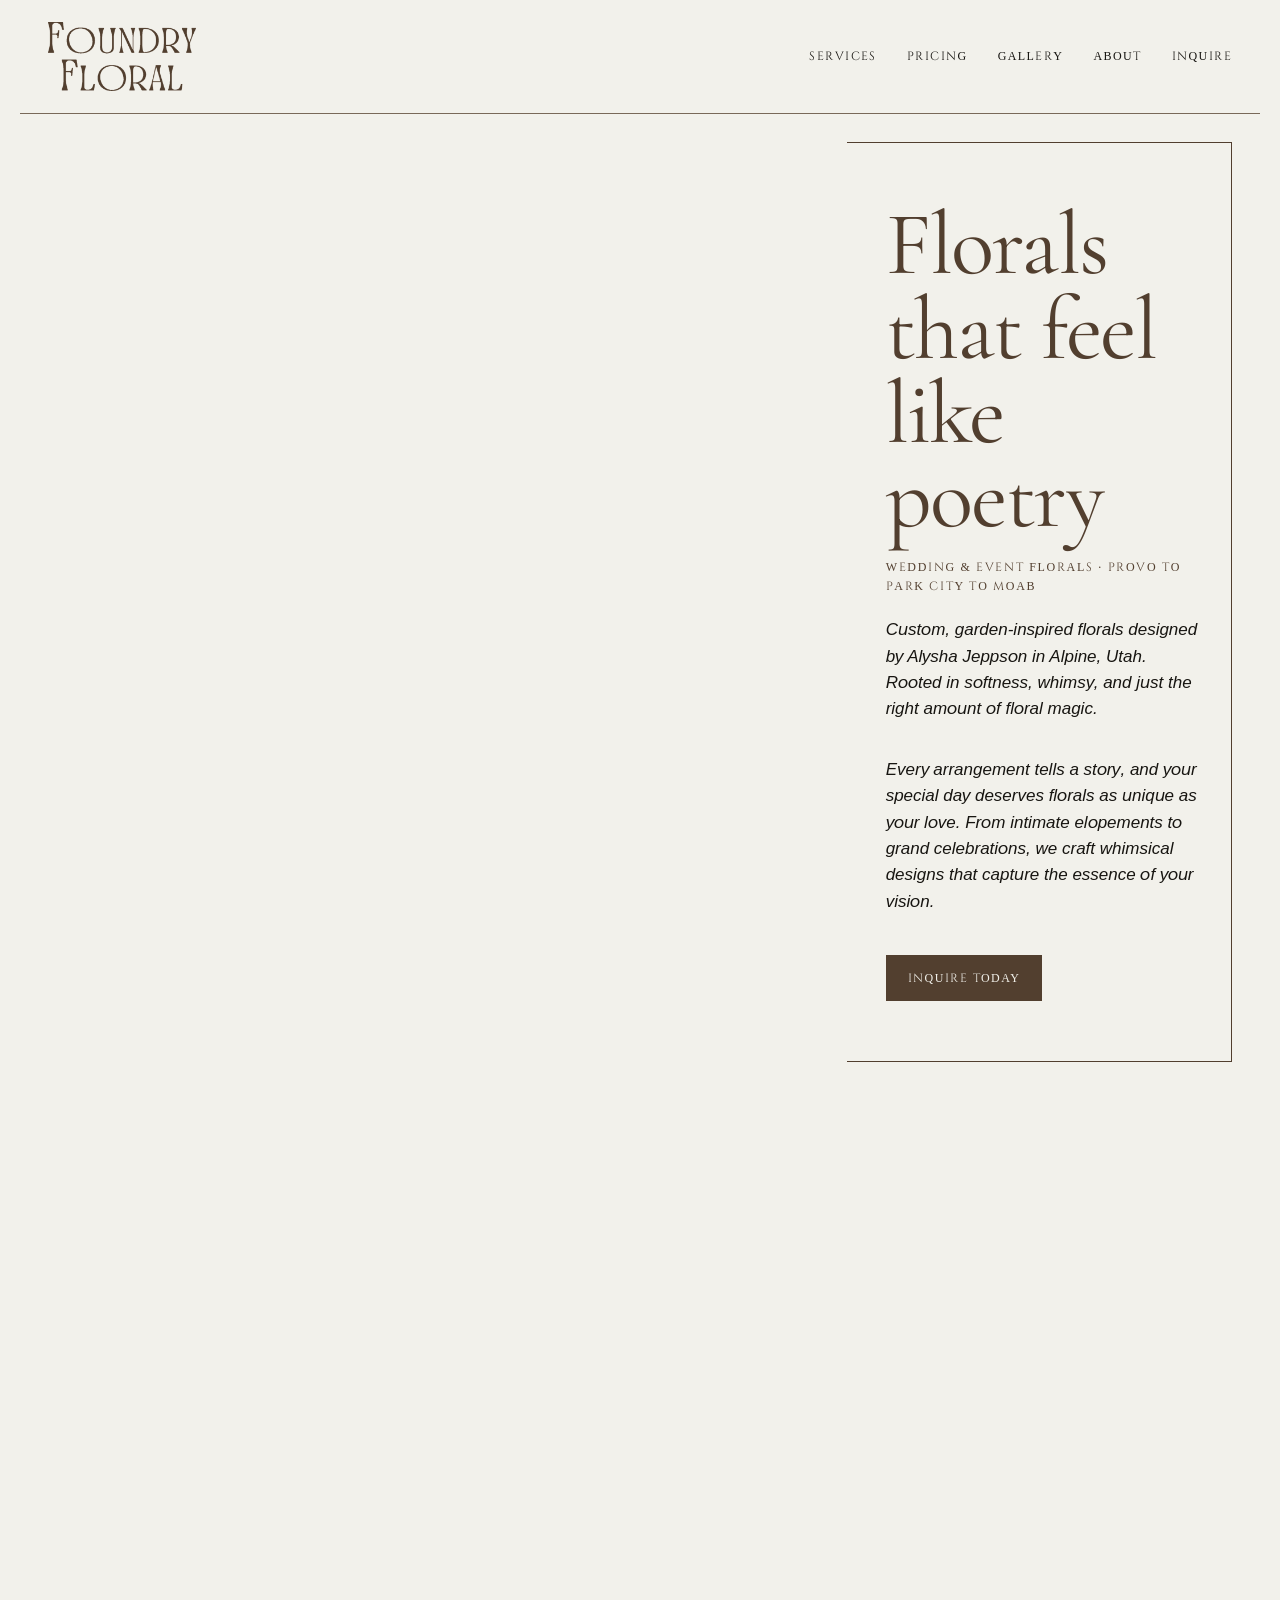
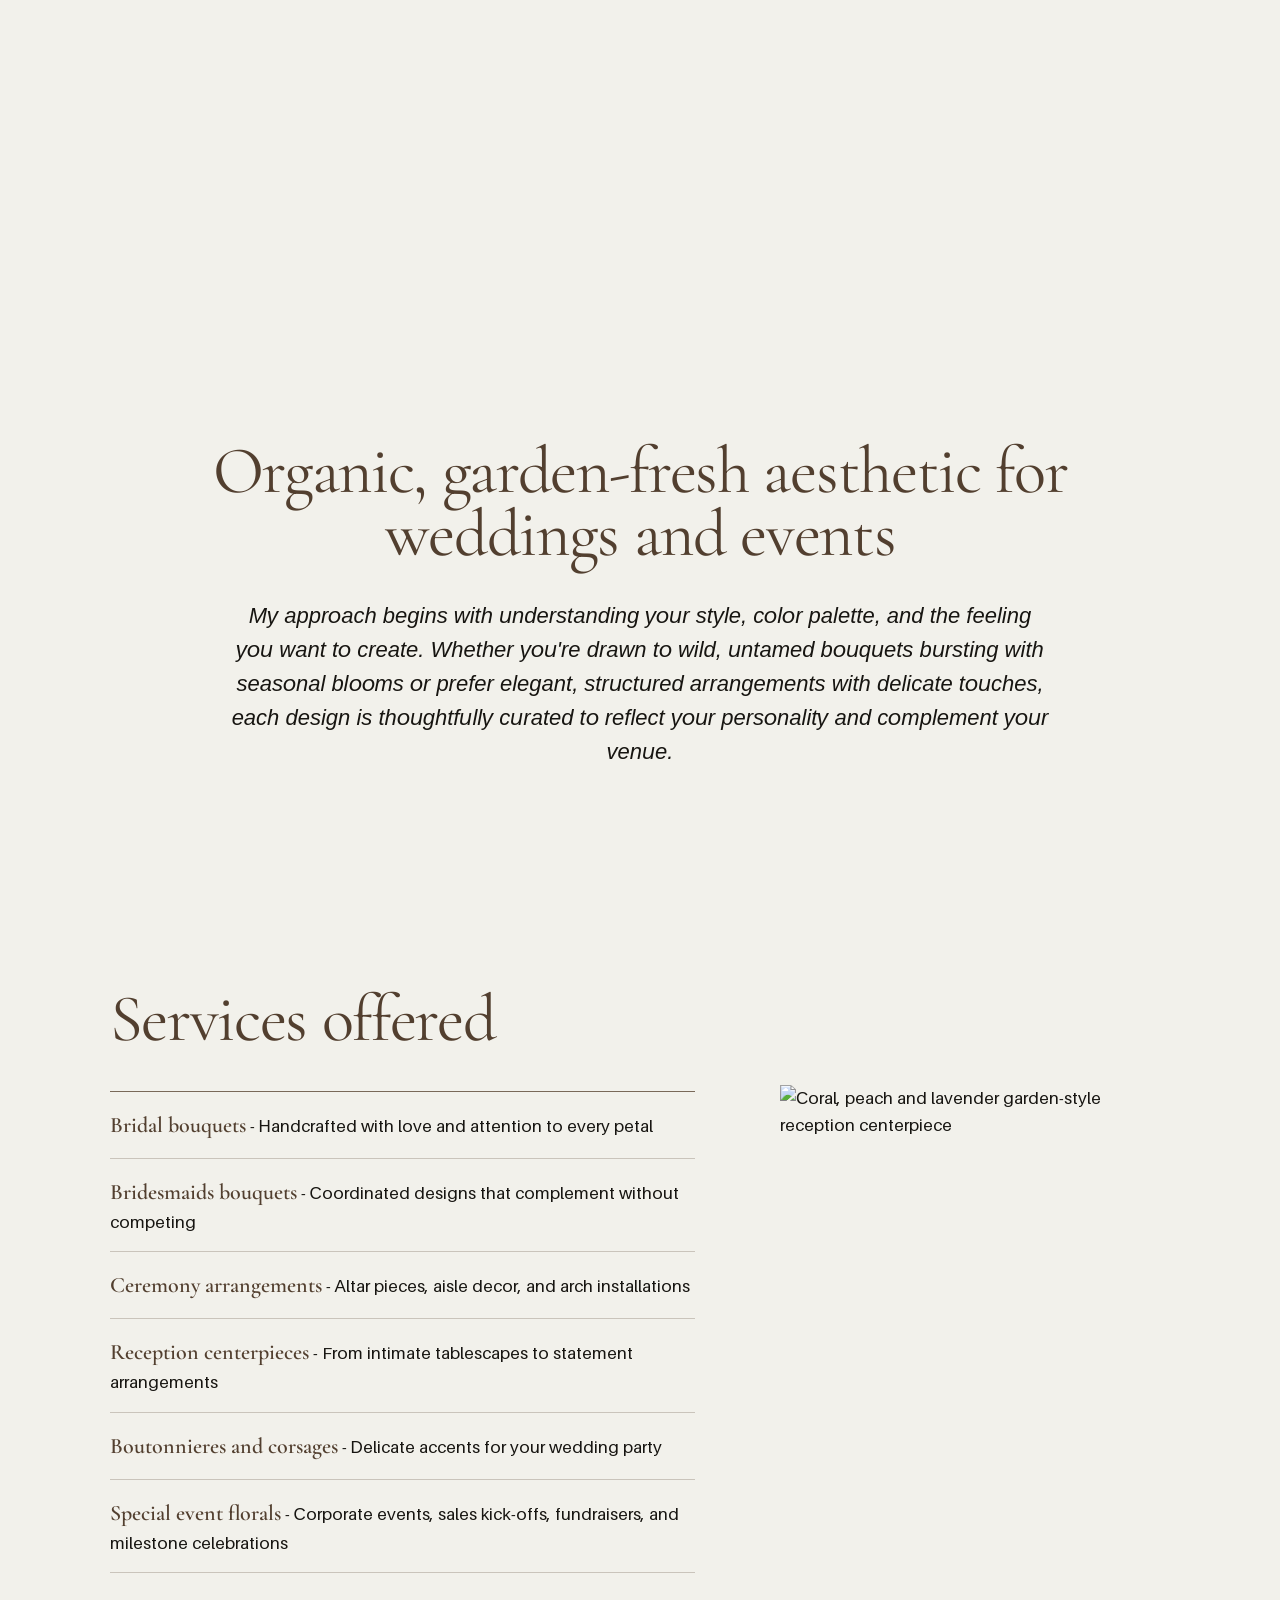
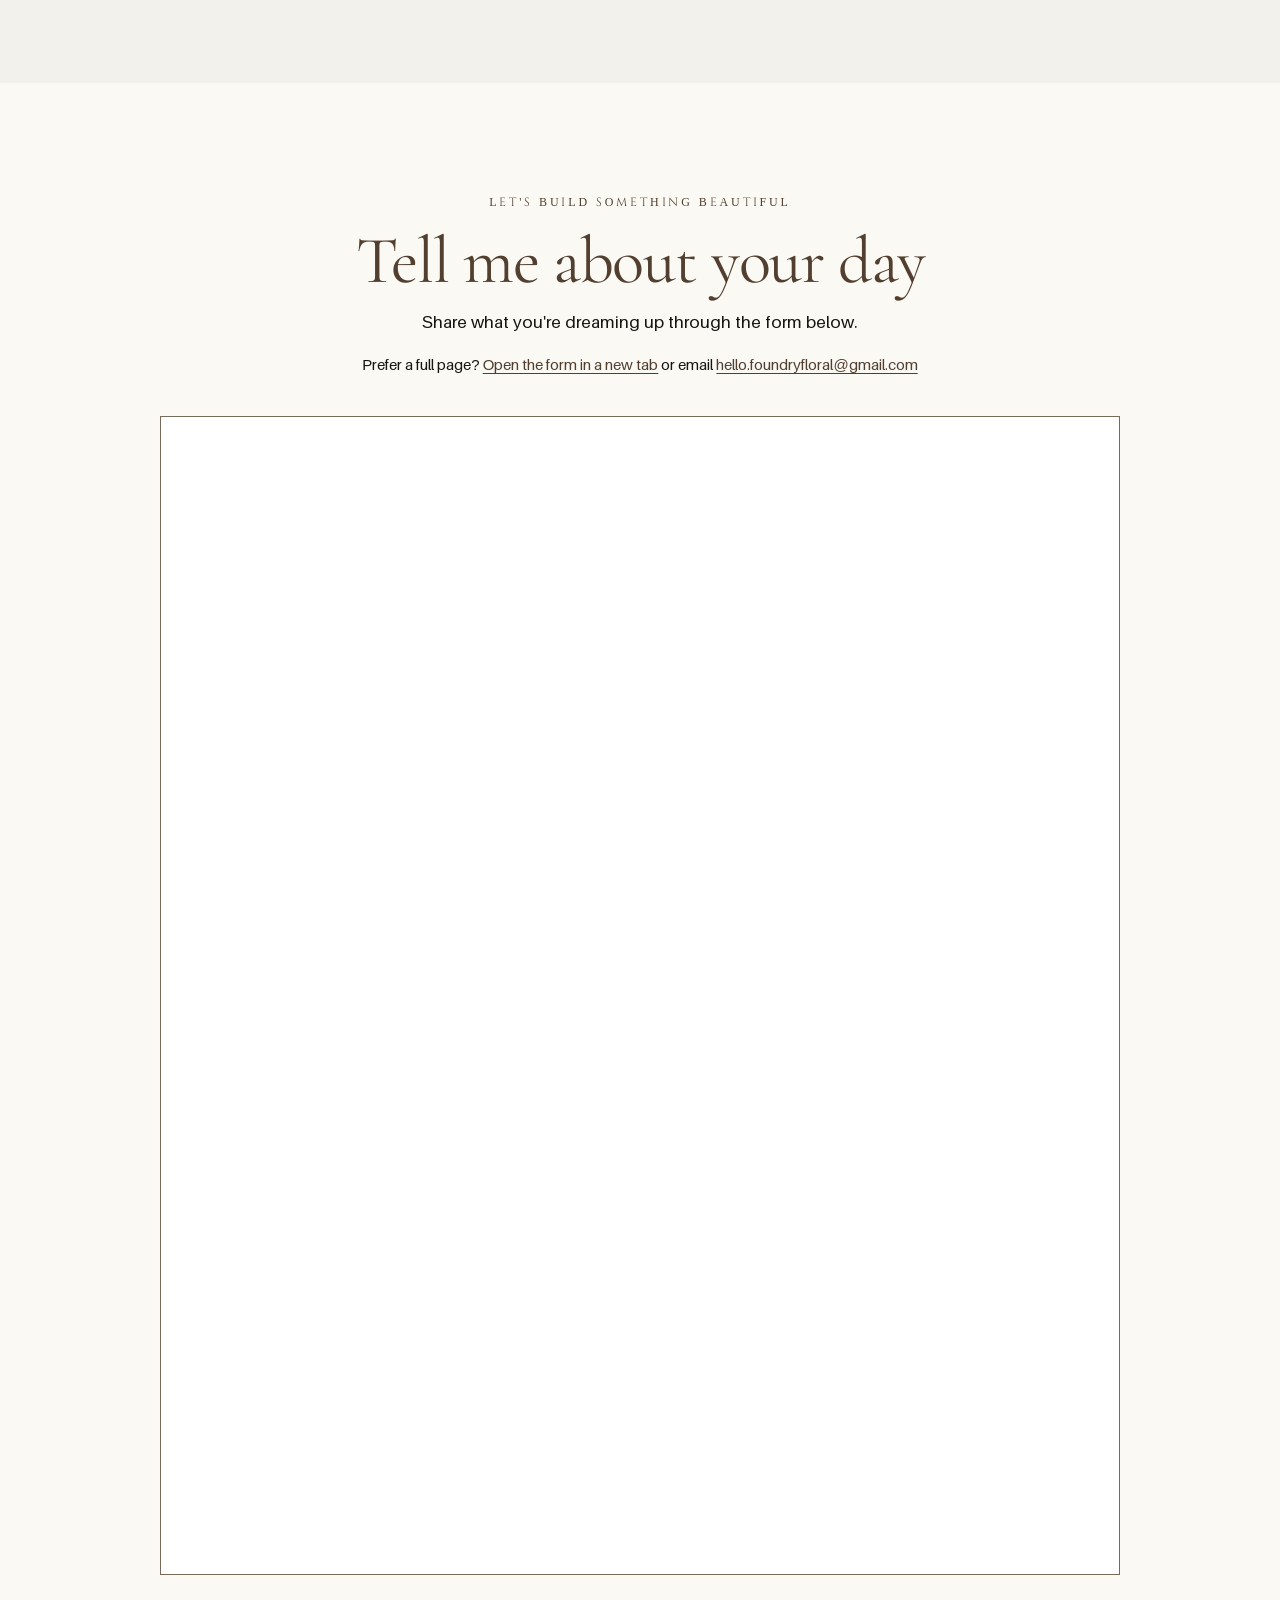
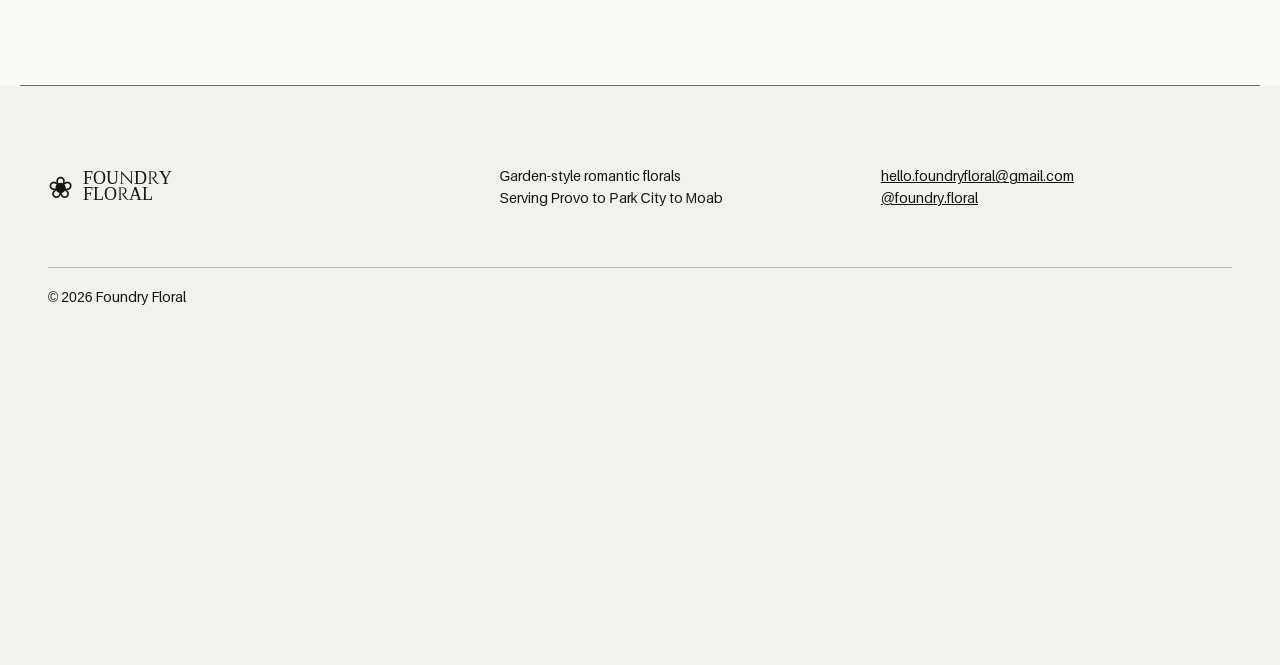
==== commit 7a95fd1b: "Surface service line and inquiry button in the mobile hero; add full-page form and email links besid" ====
--- a/index.html
+++ b/index.html
@@ -8,13 +8,12 @@
   <meta property="og:title" content="Foundry Floral | Utah Wedding Florist">
   <meta property="og:description" content="Garden-style romantic florals, rooted in Utah's seasons.">
   <meta property="og:image" content="assets/images/hero.jpg">
-  <link rel="stylesheet" href="styles.css?v=polish-1">
+  <link rel="stylesheet" href="styles.css">
 </head>
 <body>
-<a class="skip-link" href="#top">Skip to content</a>
   <header class="site-header">
     <a class="brand" href="#top" aria-label="Foundry Floral home"><img src="assets/images/1-foundry-floral-wordmark.png" width="520" height="244" alt="Foundry Floral"></a>
-    <button type="button" class="nav-toggle" aria-expanded="false" aria-controls="nav">Menu</button>
+    <button class="nav-toggle" aria-expanded="false" aria-controls="nav">Menu</button>
     <nav id="nav" aria-label="Main navigation">
       <a href="#services">Services</a><a href="pricing.html">Pricing</a><a href="gallery.html">Gallery</a><a href="about.html">About</a><a href="#inquire">Inquire</a>
     </nav>
@@ -56,15 +55,6 @@
       <img src="assets/images/7-coral-reception-centerpiece.jpg" srcset="assets/images/opt/7-coral-reception-centerpiece-480.webp 480w, assets/images/opt/7-coral-reception-centerpiece-800.webp 800w, assets/images/opt/7-coral-reception-centerpiece-1200.webp 1200w, assets/images/opt/7-coral-reception-centerpiece-1600.webp 1600w" sizes="(max-width: 900px) 540px, 640px" width="1800" height="1200" loading="lazy" decoding="async" alt="Coral, peach and lavender garden-style reception centerpiece">
     </section>
 
-    <section class="process section" aria-labelledby="process-title">
-      <p class="eyebrow">Three simple steps</p><h2 id="process-title">How it works</h2>
-      <ol>
-        <li><span aria-hidden="true">01</span><div><h3>Inquire</h3><p>Share your date, venue, and vision through the form below.</p></div></li>
-        <li><span aria-hidden="true">02</span><div><h3>Consult and custom proposal</h3><p>We talk through your ideas on a call, then I send a proposal designed around your day.</p></div></li>
-        <li><span aria-hidden="true">03</span><div><h3>Book</h3><p>Your date is reserved once we agree on the details and sign the agreement.</p></div></li>
-      </ol>
-    </section>
-
     <section id="inquire" class="inquiry section">
       <p class="eyebrow">Let's build something beautiful</p><h2>Tell me about your day</h2>
       <p>Share what you're dreaming up through the form below.</p>
--- a/styles.css
+++ b/styles.css
@@ -36,18 +36,3 @@
 /* Inquiry alternatives beside the embedded form */
 .inquiry>.form-alt{margin-top:14px;font-size:15px;overflow-wrap:anywhere}
 .form-alt a{color:var(--espresso);text-underline-offset:3px}
-
-/* How it works */
-.process{padding-bottom:70px}
-.process li>div{min-width:0}
-@media(max-width:900px){.process{padding-top:70px;padding-bottom:50px}}
-
-/* Pricing: collection note */
-.collections>.collection-note{max-width:1080px;margin:30px auto 0;font-size:17px}
-
-/* Accessibility polish */
-a:focus-visible,button:focus-visible,iframe:focus-visible{outline:2px solid var(--espresso);outline-offset:3px}
-.button:focus-visible{outline-offset:4px;box-shadow:0 0 0 2px var(--ivory)}
-.skip-link{position:absolute;left:12px;top:-60px;z-index:50;background:var(--espresso);color:var(--ivory);padding:10px 16px;text-decoration:none;font-size:14px}
-.skip-link:focus{top:12px}
-@media(prefers-reduced-motion:reduce){html{scroll-behavior:auto}*,*::before,*::after{transition-duration:.01ms!important;animation-duration:.01ms!important;animation-iteration-count:1!important}}
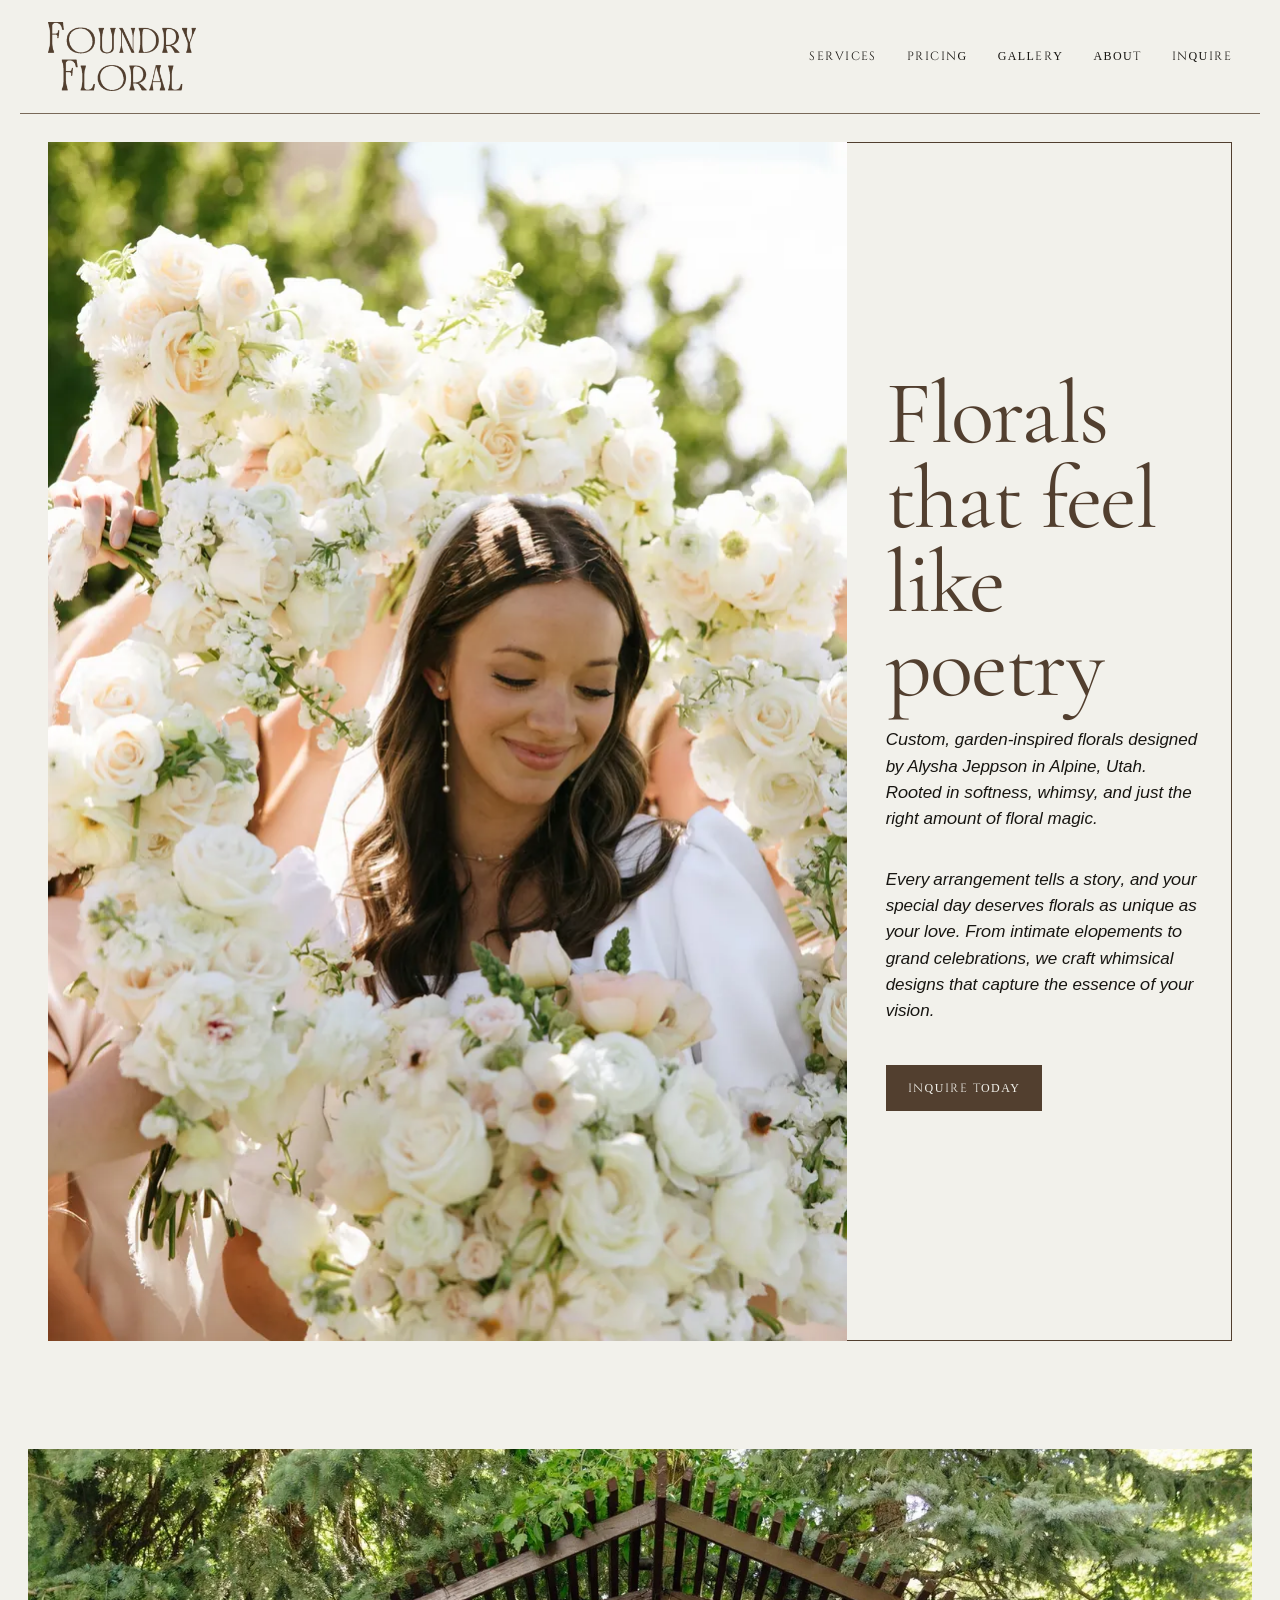
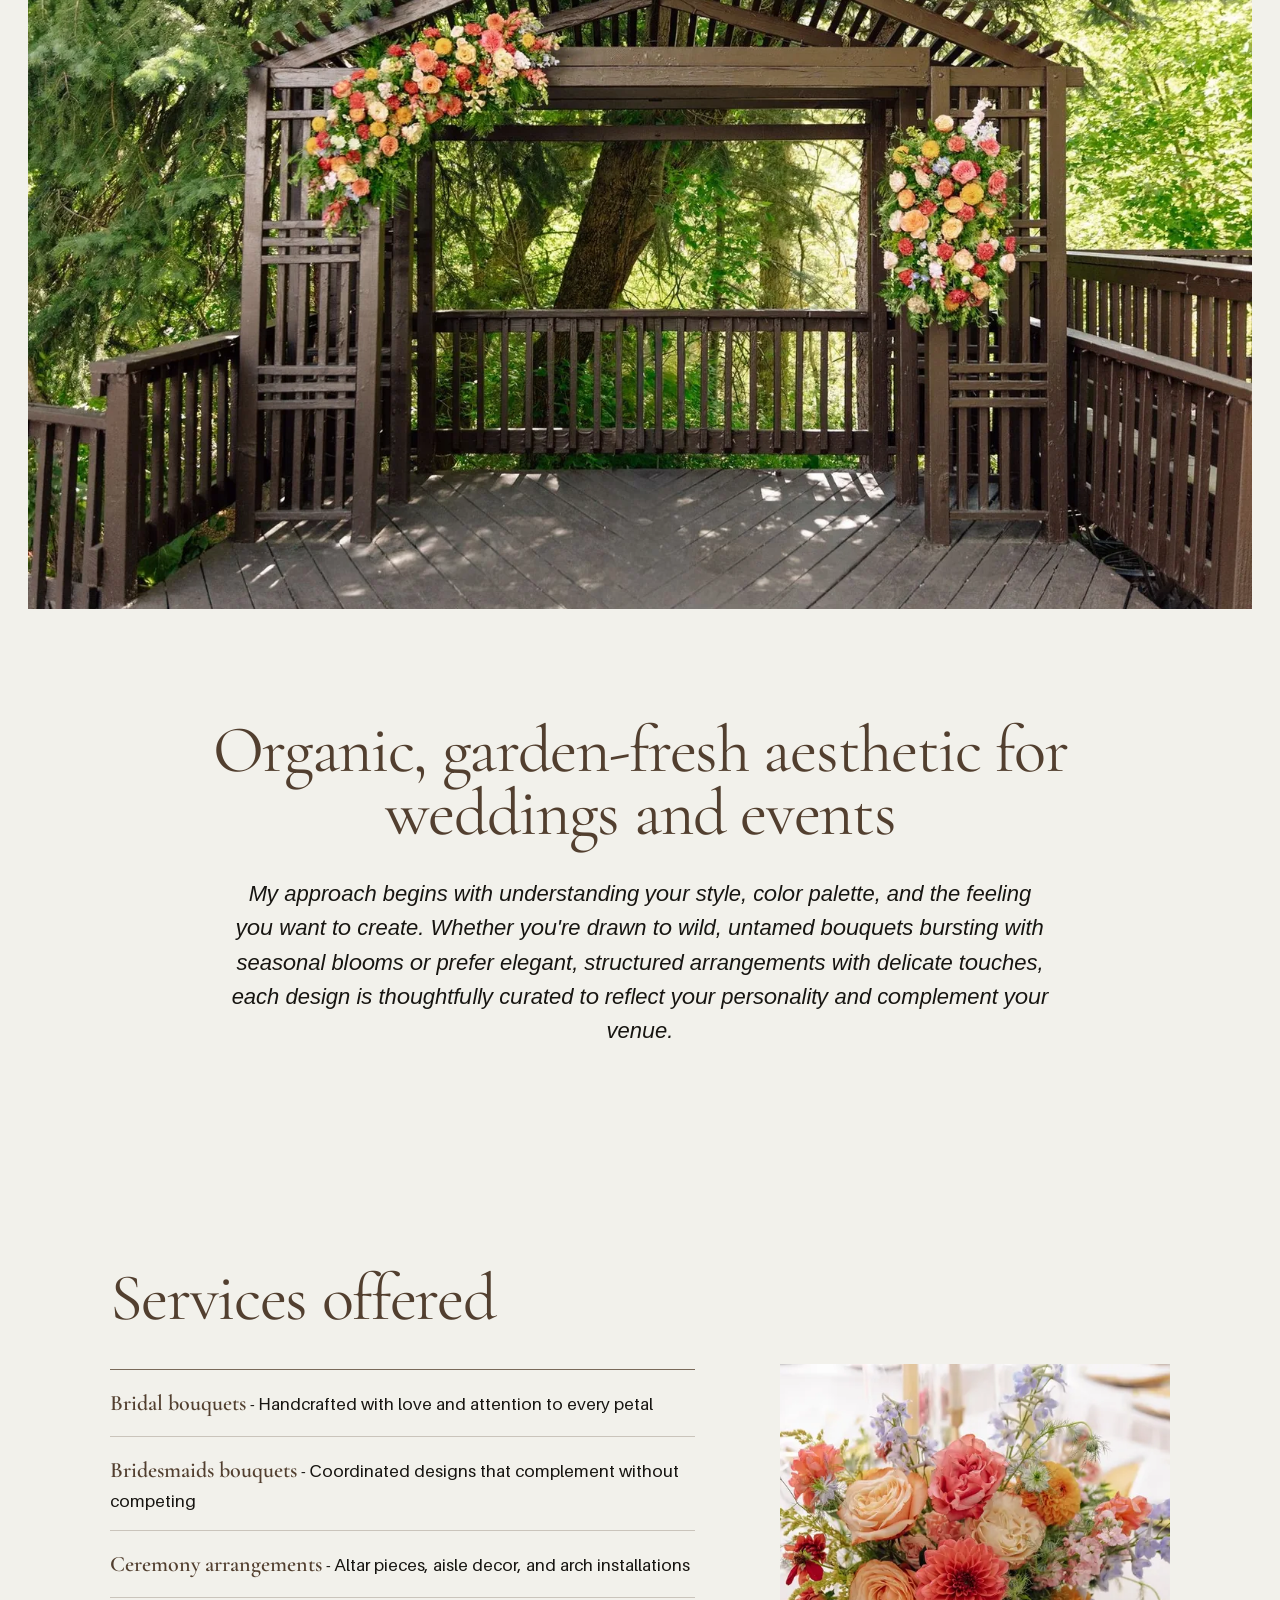
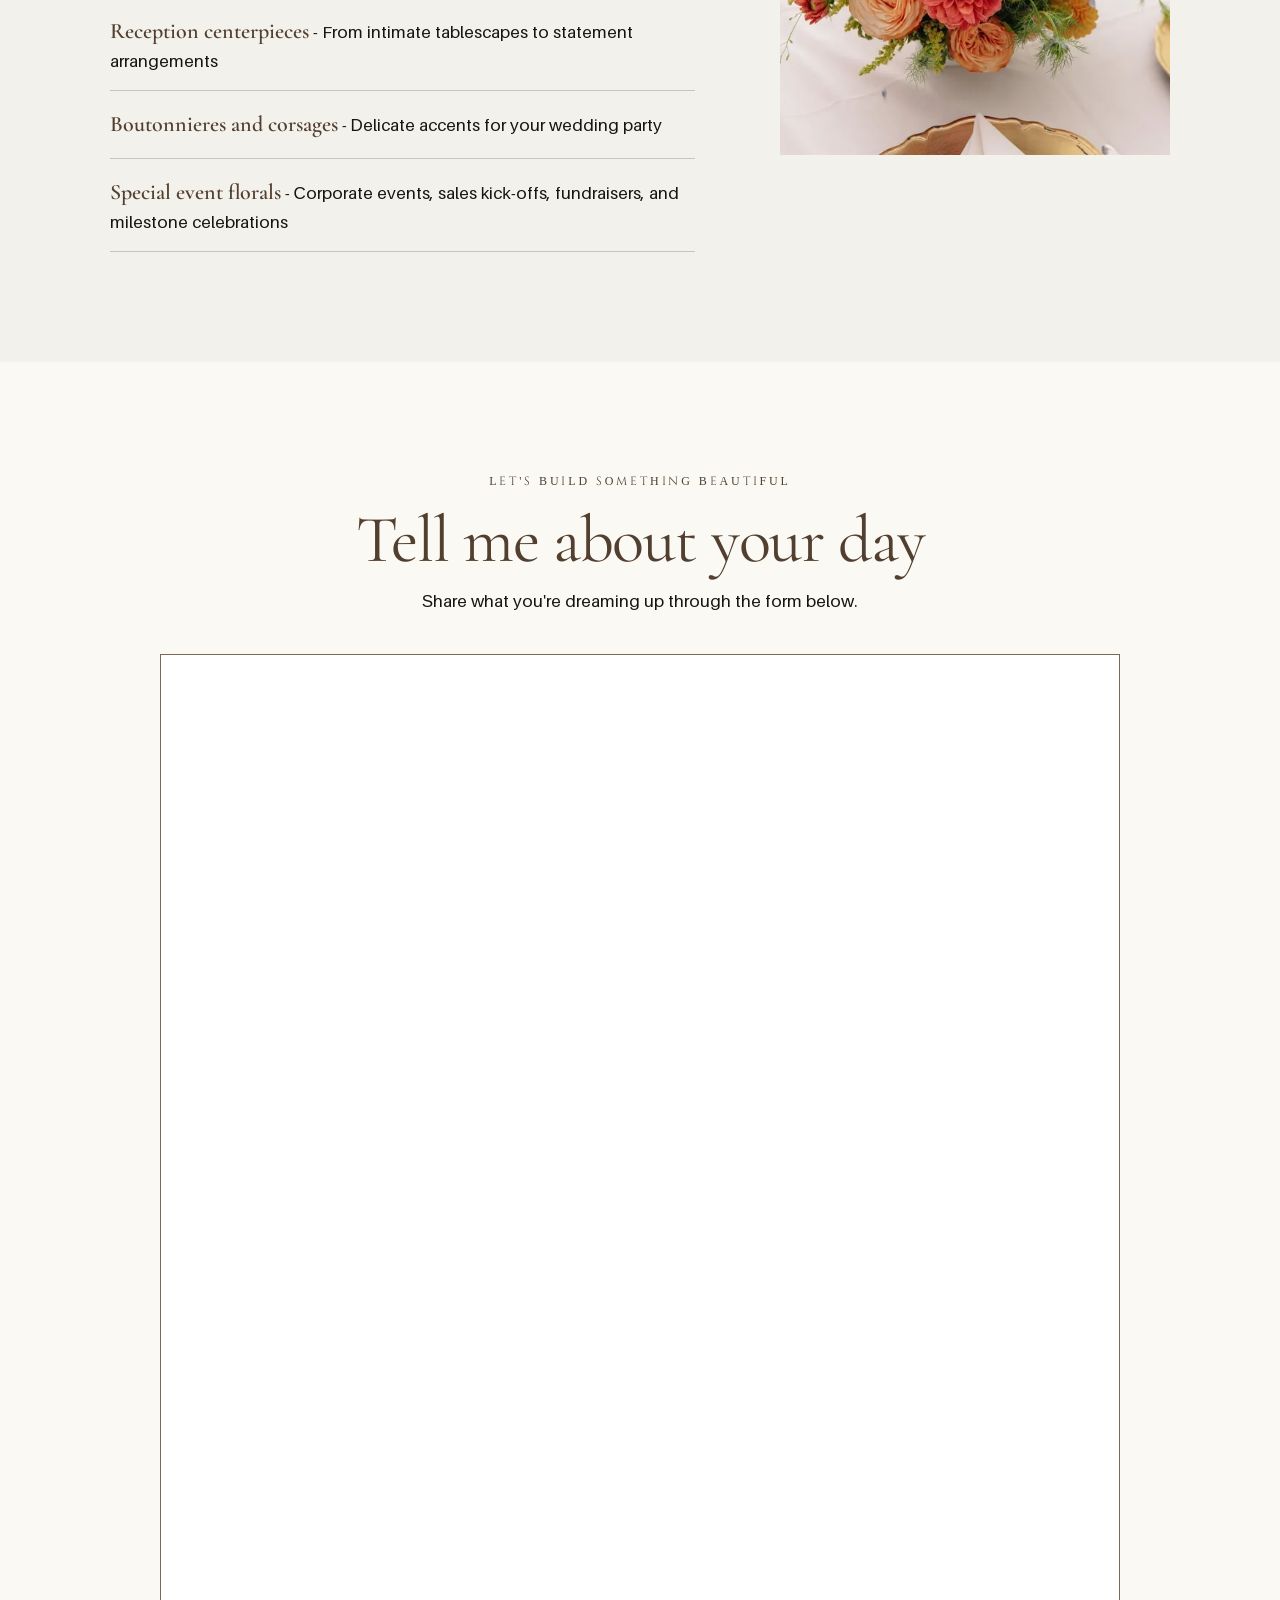
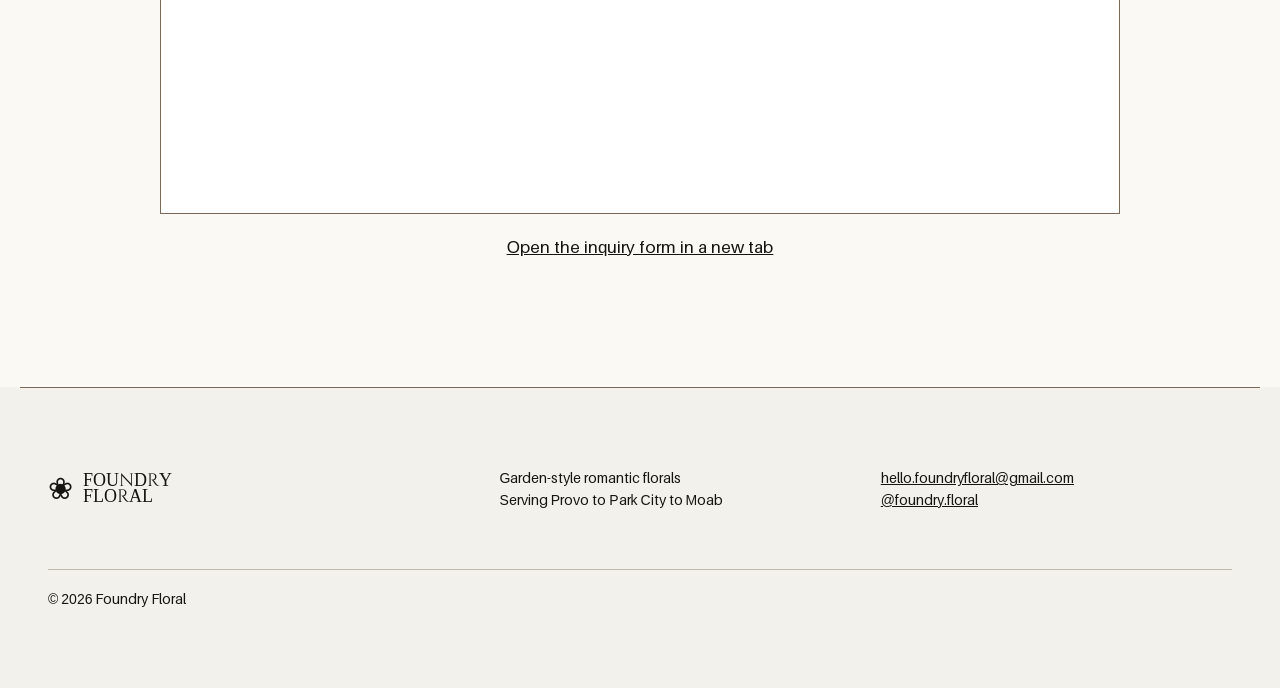
==== commit b3f0bc4b: "Serve responsive WebP images with lazy loading below the fold" ====
--- a/index.html
+++ b/index.html
@@ -24,7 +24,6 @@
       <img src="assets/images/hero.jpg" srcset="assets/images/opt/hero-480.webp 480w, assets/images/opt/hero-800.webp 800w, assets/images/opt/hero-1200.webp 1200w" sizes="(max-width: 900px) 100vw, 780px" width="1200" height="1800" fetchpriority="high" alt="Bride holding a lush ivory bouquet outdoors">
       <div class="hero-copy">
         <h1>Florals that feel like poetry</h1>
-        <p class="hero-tagline">Wedding &amp; event florals &middot; Provo to Park City to Moab</p>
         <p><em>Custom, garden-inspired florals designed by Alysha Jeppson in Alpine, Utah. Rooted in softness, whimsy, and just the right amount of floral magic.</em></p>
         <p><em>Every arrangement tells a story, and your special day deserves florals as unique as your love. From intimate elopements to grand celebrations, we craft whimsical designs that capture the essence of your vision.</em></p>
         <a class="button" href="#inquire">Inquire today</a>
@@ -58,8 +57,8 @@
     <section id="inquire" class="inquiry section">
       <p class="eyebrow">Let's build something beautiful</p><h2>Tell me about your day</h2>
       <p>Share what you're dreaming up through the form below.</p>
-      <p class="form-alt">Prefer a full page? <a href="https://tally.so/r/Y52EMz" target="_blank" rel="noopener">Open the form in a new tab</a> or email <a href="mailto:hello.foundryfloral@gmail.com">hello.foundryfloral@gmail.com</a></p>
       <div class="form-wrap"><iframe title="Foundry Floral wedding inquiry form" src="https://tally.so/embed/Y52EMz?alignLeft=1&hideTitle=1&transparentBackground=1&dynamicHeight=1" loading="lazy">Loading…</iframe></div>
+      <p class="form-fallback"><a href="https://tally.so/r/Y52EMz" target="_blank" rel="noopener">Open the inquiry form in a new tab</a></p>
     </section>
   </main>
 
--- a/styles.css
+++ b/styles.css
@@ -15,24 +15,3 @@
 /* About page portrait and spacing */
 .page-intro:has(+ .about-page){padding-bottom:36px}.about-page{padding-top:20px;grid-template-columns:minmax(0,.9fr) minmax(0,1.1fr);gap:7%}.about-page img{height:auto;aspect-ratio:2/3;object-fit:contain;object-position:center top}.about-page h2{font-size:clamp(44px,4.5vw,66px);max-width:100%;overflow-wrap:normal}
 @media(max-width:900px){.page-intro:has(+ .about-page){padding-bottom:20px}.about-page{padding-top:20px;grid-template-columns:1fr;gap:42px}.about-page img{height:auto;max-height:none;aspect-ratio:2/3}.about-page h2{font-size:48px}}
-
-/* Hero service line and mobile first screen */
-.hero-tagline{font-family:Cinzel,serif;text-transform:uppercase;letter-spacing:.14em;font-size:12px;color:var(--espresso);margin:18px 0 4px}
-@media(max-width:900px){.hero>img{height:44vh;min-height:280px;max-height:420px}
-.hero-copy{padding:32px 24px 40px}
-.hero-copy>h1{order:1}
-.hero-copy>.hero-tagline{order:2}
-.hero-copy>.button{order:3;margin-top:16px;margin-bottom:10px}
-.hero-copy>p:not(.hero-tagline){order:4}
-}
-@media(max-width:540px){.site-header{min-height:72px;padding:14px 18px}
-.site-header .brand img{width:120px}
-.site-header nav{top:72px}
-.hero{padding:12px}
-.hero>img{height:40vh;min-height:250px}
-.hero h1{font-size:48px}
-}
-
-/* Inquiry alternatives beside the embedded form */
-.inquiry>.form-alt{margin-top:14px;font-size:15px;overflow-wrap:anywhere}
-.form-alt a{color:var(--espresso);text-underline-offset:3px}
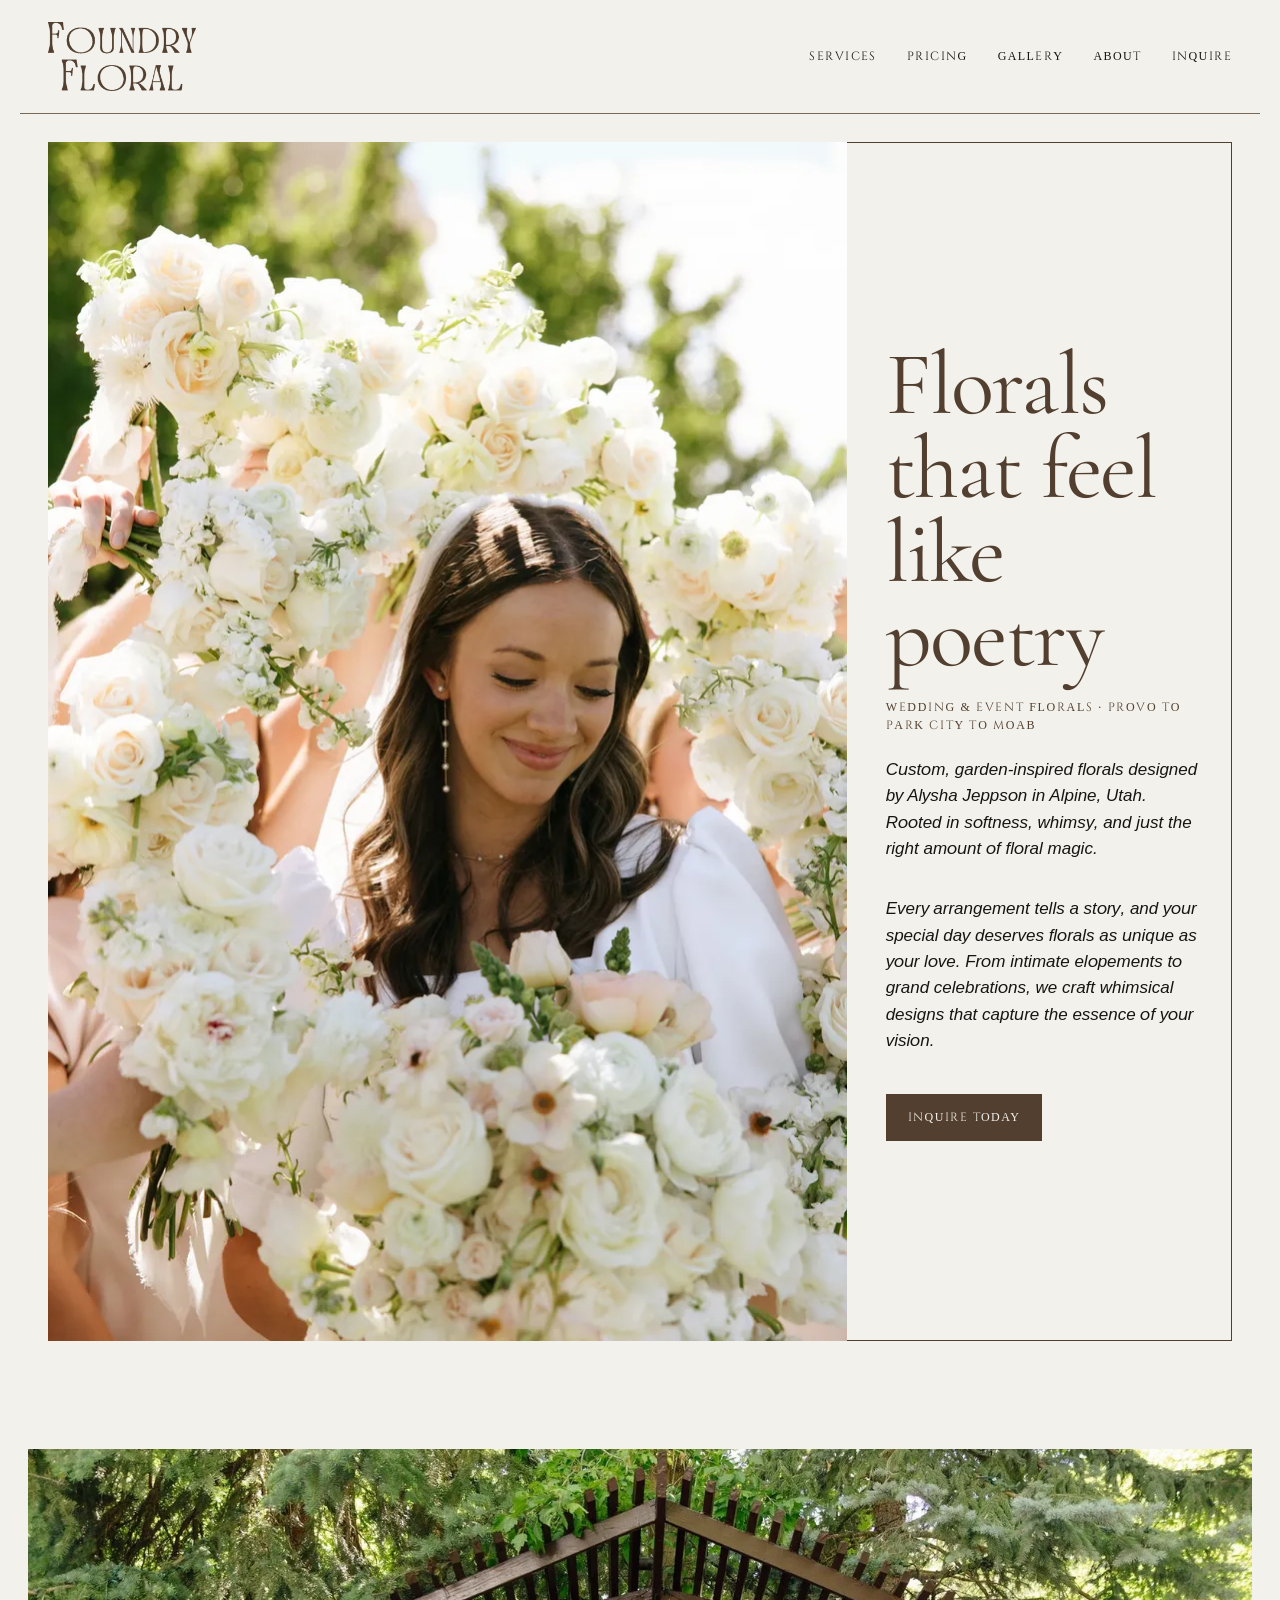
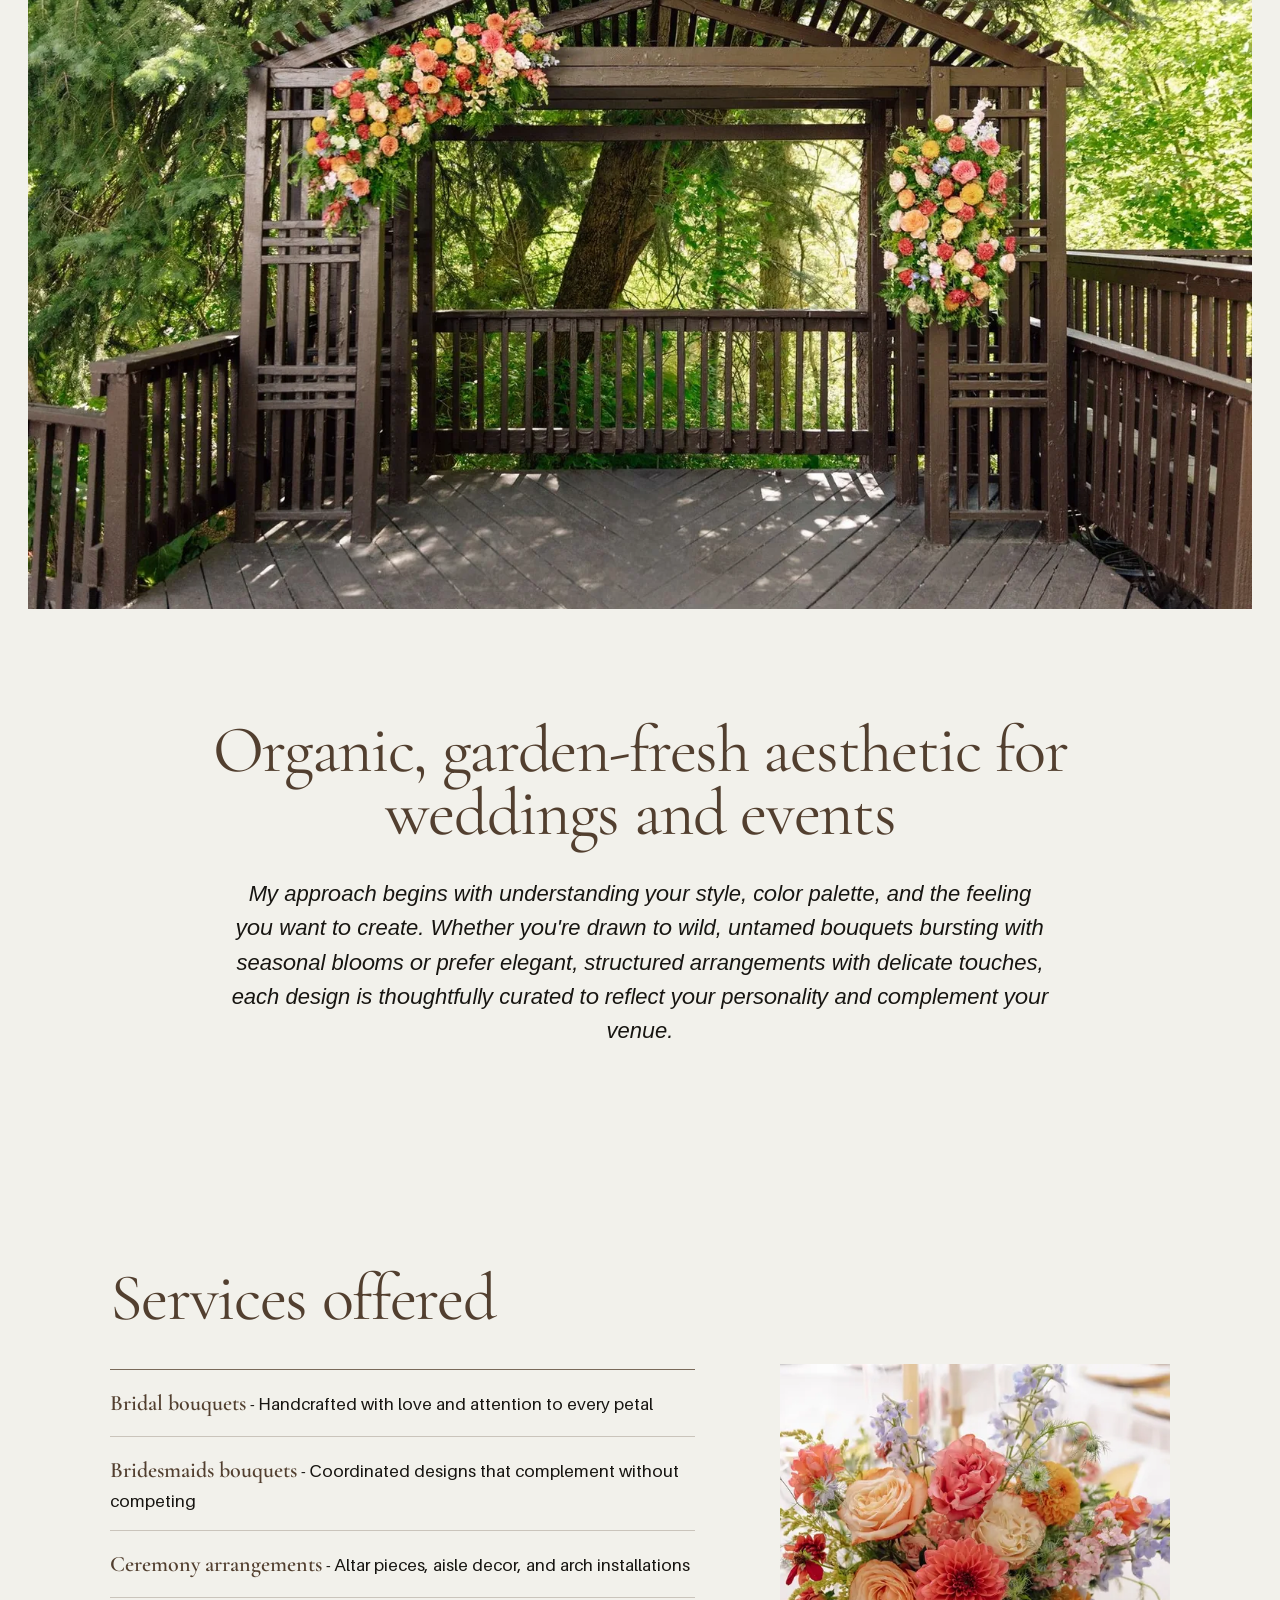
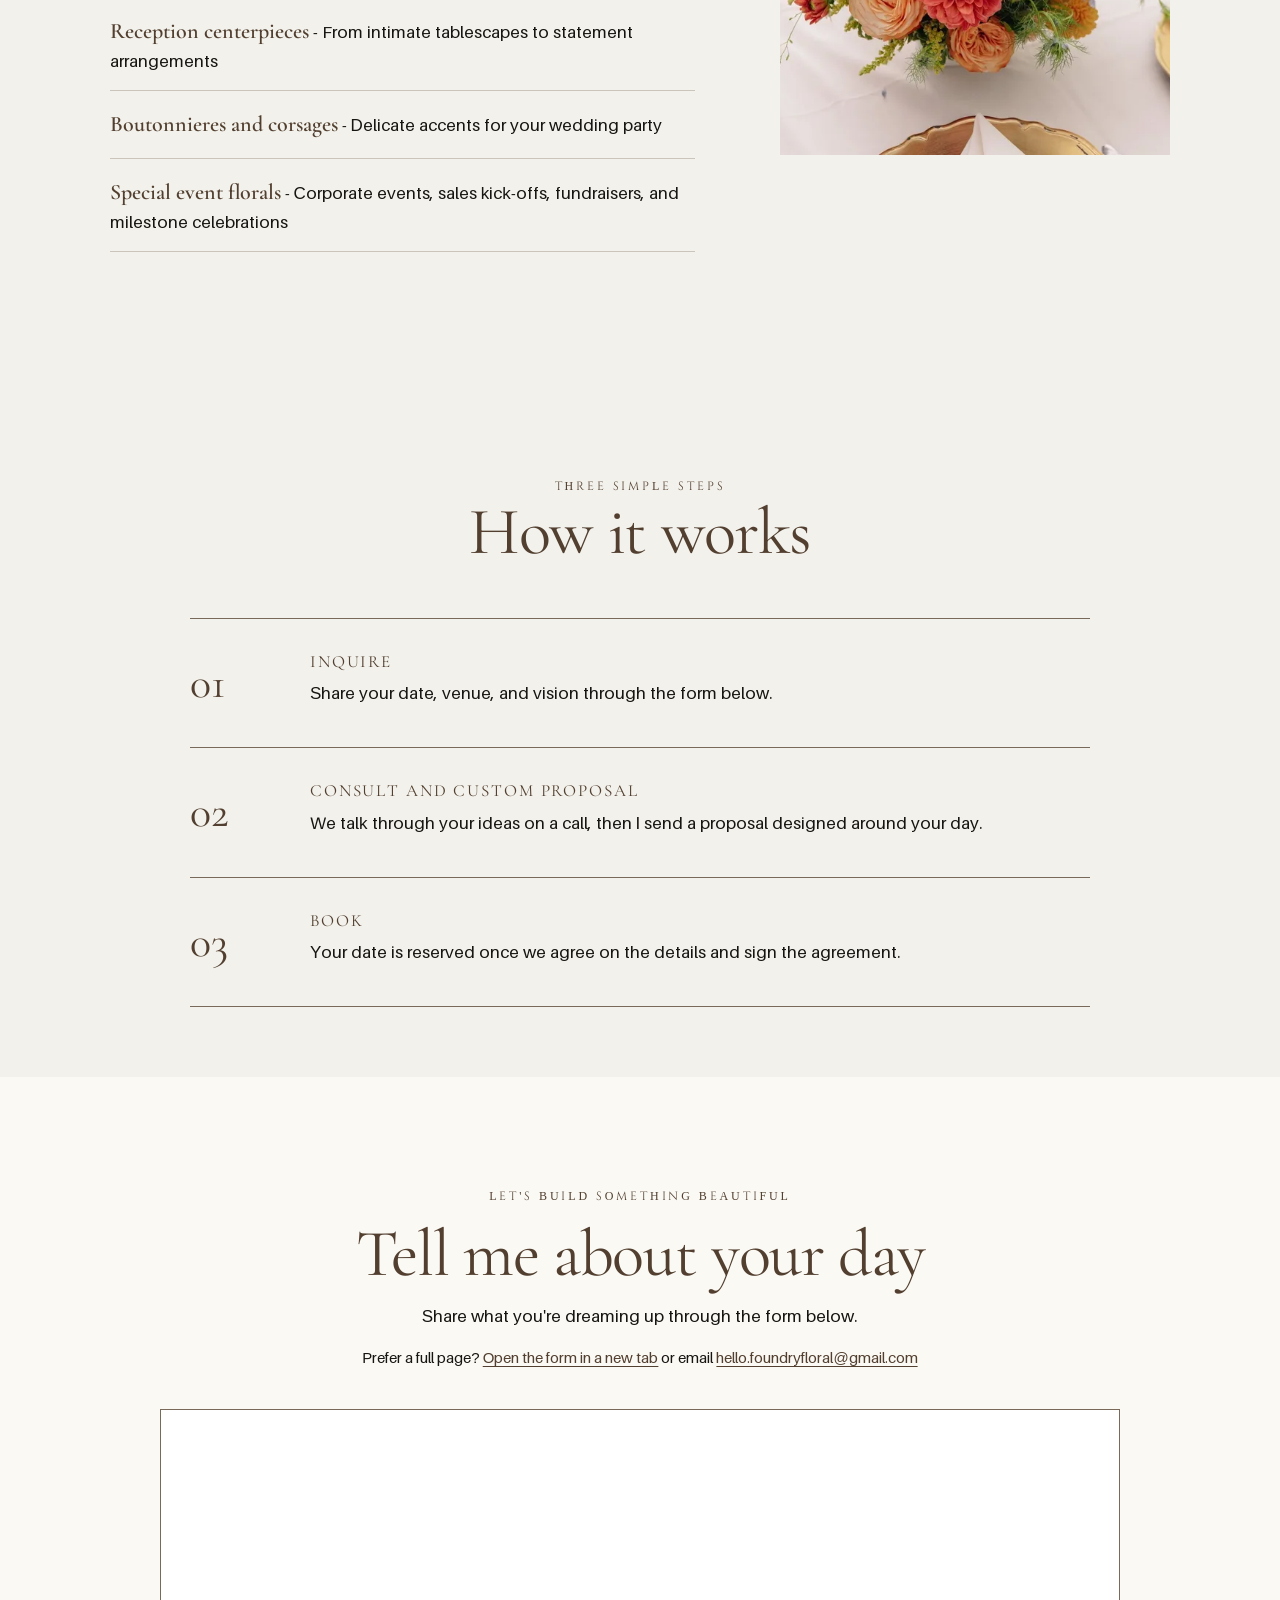
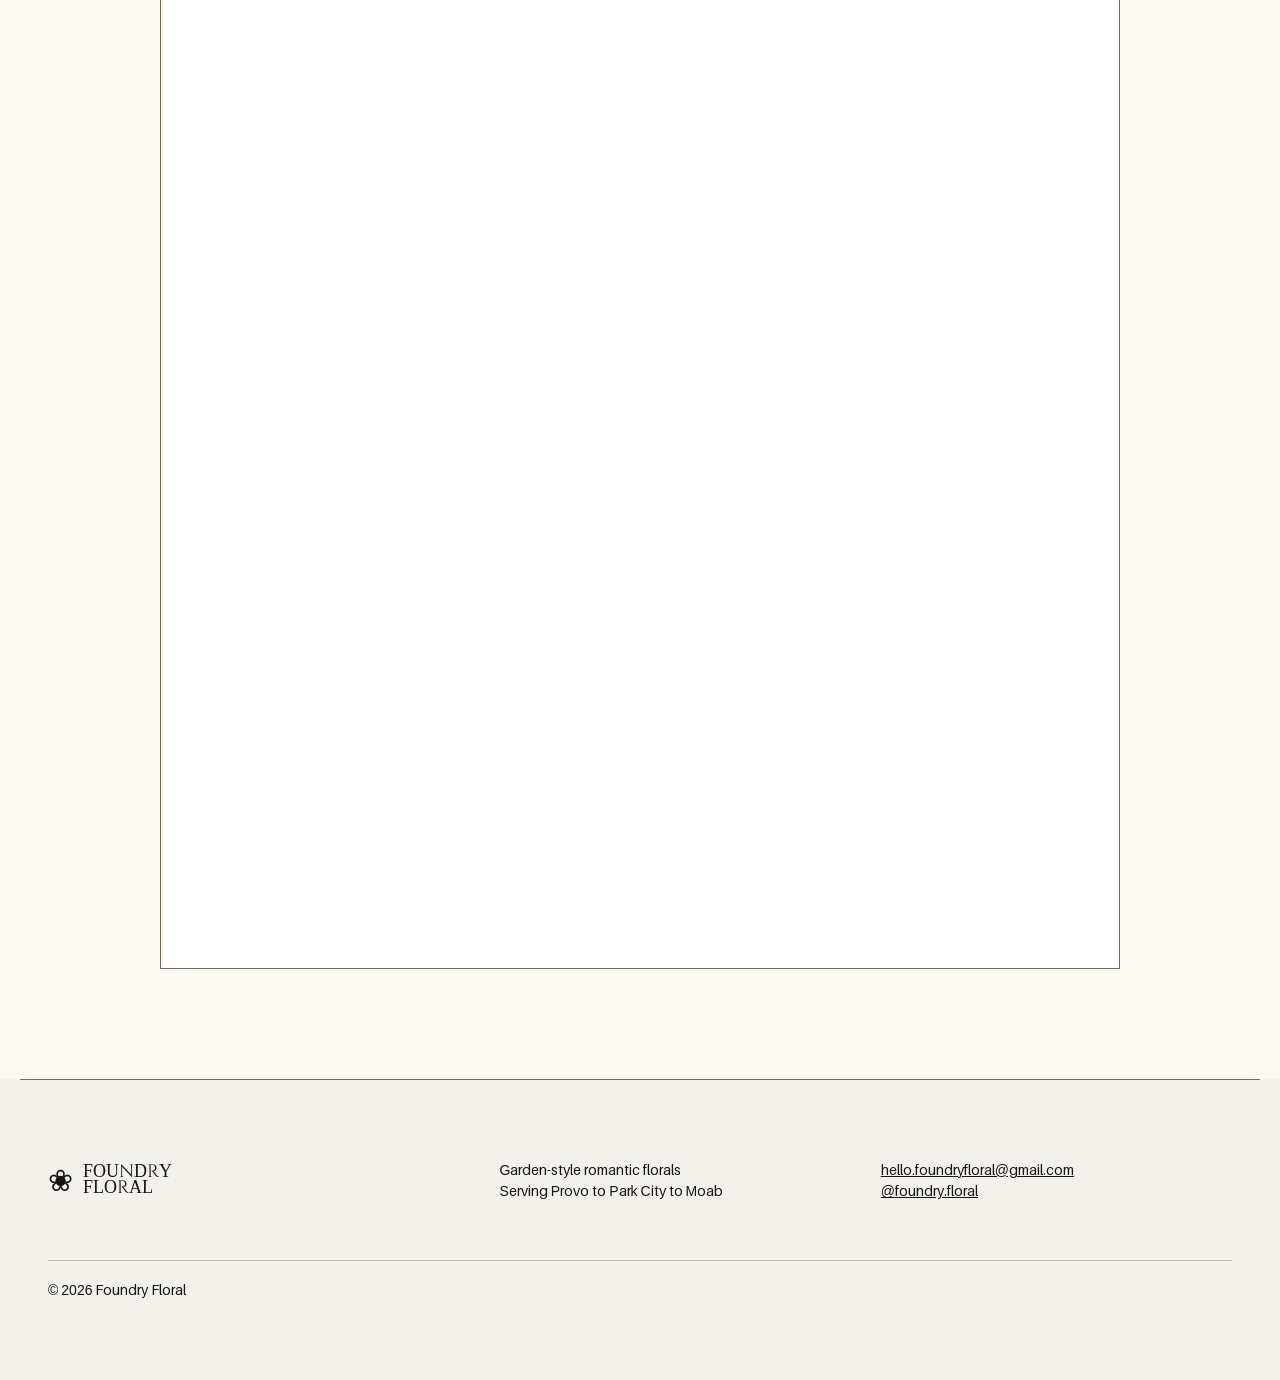
==== commit df3a4312: "Add one-time loading intro to the home page Ivory screen with the bride photo in an arch and the wor" ====
--- a/index.html
+++ b/index.html
@@ -8,12 +8,15 @@
   <meta property="og:title" content="Foundry Floral | Utah Wedding Florist">
   <meta property="og:description" content="Garden-style romantic florals, rooted in Utah's seasons.">
   <meta property="og:image" content="assets/images/hero.jpg">
-  <link rel="stylesheet" href="styles.css">
+  <link rel="stylesheet" href="styles.css?v=intro-1">
+  <script>try{if(!sessionStorage.getItem("ffIntro")&&!matchMedia("(prefers-reduced-motion: reduce)").matches)document.documentElement.classList.add("intro")}catch(e){}</script>
 </head>
 <body>
+<div class="intro-screen" aria-hidden="true"><div class="intro-frame"><img src="assets/images/intro-bride.webp" width="1200" height="1800" alt=""></div><img class="intro-mark" src="assets/images/1-foundry-floral-wordmark.png" width="520" height="244" alt=""></div>
+<a class="skip-link" href="#top">Skip to content</a>
   <header class="site-header">
     <a class="brand" href="#top" aria-label="Foundry Floral home"><img src="assets/images/1-foundry-floral-wordmark.png" width="520" height="244" alt="Foundry Floral"></a>
-    <button class="nav-toggle" aria-expanded="false" aria-controls="nav">Menu</button>
+    <button type="button" class="nav-toggle" aria-expanded="false" aria-controls="nav">Menu</button>
     <nav id="nav" aria-label="Main navigation">
       <a href="#services">Services</a><a href="pricing.html">Pricing</a><a href="gallery.html">Gallery</a><a href="about.html">About</a><a href="#inquire">Inquire</a>
     </nav>
@@ -24,6 +27,7 @@
       <img src="assets/images/hero.jpg" srcset="assets/images/opt/hero-480.webp 480w, assets/images/opt/hero-800.webp 800w, assets/images/opt/hero-1200.webp 1200w" sizes="(max-width: 900px) 100vw, 780px" width="1200" height="1800" fetchpriority="high" alt="Bride holding a lush ivory bouquet outdoors">
       <div class="hero-copy">
         <h1>Florals that feel like poetry</h1>
+        <p class="hero-tagline">Wedding &amp; event florals &middot; Provo to Park City to Moab</p>
         <p><em>Custom, garden-inspired florals designed by Alysha Jeppson in Alpine, Utah. Rooted in softness, whimsy, and just the right amount of floral magic.</em></p>
         <p><em>Every arrangement tells a story, and your special day deserves florals as unique as your love. From intimate elopements to grand celebrations, we craft whimsical designs that capture the essence of your vision.</em></p>
         <a class="button" href="#inquire">Inquire today</a>
@@ -54,11 +58,20 @@
       <img src="assets/images/7-coral-reception-centerpiece.jpg" srcset="assets/images/opt/7-coral-reception-centerpiece-480.webp 480w, assets/images/opt/7-coral-reception-centerpiece-800.webp 800w, assets/images/opt/7-coral-reception-centerpiece-1200.webp 1200w, assets/images/opt/7-coral-reception-centerpiece-1600.webp 1600w" sizes="(max-width: 900px) 540px, 640px" width="1800" height="1200" loading="lazy" decoding="async" alt="Coral, peach and lavender garden-style reception centerpiece">
     </section>
 
+    <section class="process section" aria-labelledby="process-title">
+      <p class="eyebrow">Three simple steps</p><h2 id="process-title">How it works</h2>
+      <ol>
+        <li><span aria-hidden="true">01</span><div><h3>Inquire</h3><p>Share your date, venue, and vision through the form below.</p></div></li>
+        <li><span aria-hidden="true">02</span><div><h3>Consult and custom proposal</h3><p>We talk through your ideas on a call, then I send a proposal designed around your day.</p></div></li>
+        <li><span aria-hidden="true">03</span><div><h3>Book</h3><p>Your date is reserved once we agree on the details and sign the agreement.</p></div></li>
+      </ol>
+    </section>
+
     <section id="inquire" class="inquiry section">
       <p class="eyebrow">Let's build something beautiful</p><h2>Tell me about your day</h2>
       <p>Share what you're dreaming up through the form below.</p>
+      <p class="form-alt">Prefer a full page? <a href="https://tally.so/r/Y52EMz" target="_blank" rel="noopener">Open the form in a new tab</a> or email <a href="mailto:hello.foundryfloral@gmail.com">hello.foundryfloral@gmail.com</a></p>
       <div class="form-wrap"><iframe title="Foundry Floral wedding inquiry form" src="https://tally.so/embed/Y52EMz?alignLeft=1&hideTitle=1&transparentBackground=1&dynamicHeight=1" loading="lazy">Loading…</iframe></div>
-      <p class="form-fallback"><a href="https://tally.so/r/Y52EMz" target="_blank" rel="noopener">Open the inquiry form in a new tab</a></p>
     </section>
   </main>
 
--- a/styles.css
+++ b/styles.css
@@ -15,3 +15,42 @@
 /* About page portrait and spacing */
 .page-intro:has(+ .about-page){padding-bottom:36px}.about-page{padding-top:20px;grid-template-columns:minmax(0,.9fr) minmax(0,1.1fr);gap:7%}.about-page img{height:auto;aspect-ratio:2/3;object-fit:contain;object-position:center top}.about-page h2{font-size:clamp(44px,4.5vw,66px);max-width:100%;overflow-wrap:normal}
 @media(max-width:900px){.page-intro:has(+ .about-page){padding-bottom:20px}.about-page{padding-top:20px;grid-template-columns:1fr;gap:42px}.about-page img{height:auto;max-height:none;aspect-ratio:2/3}.about-page h2{font-size:48px}}
+
+/* Hero service line and mobile first screen */
+.hero-tagline{font-family:Cinzel,serif;text-transform:uppercase;letter-spacing:.14em;font-size:12px;color:var(--espresso);margin:18px 0 4px}
+@media(max-width:900px){.hero>img{height:44vh;min-height:280px;max-height:420px}
+.hero-copy{padding:32px 24px 40px}
+.hero-copy>h1{order:1}
+.hero-copy>.hero-tagline{order:2}
+.hero-copy>.button{order:3;margin-top:16px;margin-bottom:10px}
+.hero-copy>p:not(.hero-tagline){order:4}
+}
+@media(max-width:540px){.site-header{min-height:72px;padding:14px 18px}
+.site-header .brand img{width:120px}
+.site-header nav{top:72px}
+.hero{padding:12px}
+.hero>img{height:40vh;min-height:250px}
+.hero h1{font-size:48px}
+}
+
+/* Inquiry alternatives beside the embedded form */
+.inquiry>.form-alt{margin-top:14px;font-size:15px;overflow-wrap:anywhere}
+.form-alt a{color:var(--espresso);text-underline-offset:3px}
+
+/* How it works */
+.process{padding-bottom:70px}
+.process li>div{min-width:0}
+@media(max-width:900px){.process{padding-top:70px;padding-bottom:50px}}
+
+/* Pricing: collection note */
+.collections>.collection-note{max-width:1080px;margin:30px auto 0;font-size:17px}
+
+/* Accessibility polish */
+a:focus-visible,button:focus-visible,iframe:focus-visible{outline:2px solid var(--espresso);outline-offset:3px}
+.button:focus-visible{outline-offset:4px;box-shadow:0 0 0 2px var(--ivory)}
+.skip-link{position:absolute;left:12px;top:-60px;z-index:50;background:var(--espresso);color:var(--ivory);padding:10px 16px;text-decoration:none;font-size:14px}
+.skip-link:focus{top:12px}
+@media(prefers-reduced-motion:reduce){html{scroll-behavior:auto}*,*::before,*::after{transition-duration:.01ms!important;animation-duration:.01ms!important;animation-iteration-count:1!important}}
+/* Load intro: shown once per visit, skipped for reduced motion */
+.intro-screen{display:none}html.intro body{overflow:hidden}html.intro .intro-screen{display:flex;position:fixed;inset:0;z-index:100;background:var(--ivory);flex-direction:column;align-items:center;justify-content:center;gap:26px;animation:introOut .9s cubic-bezier(.4,0,.2,1) 2.2s forwards}.intro-frame{width:min(56vw,290px);aspect-ratio:2/3;border-radius:999px 999px 0 0;overflow:hidden;opacity:0;animation:introIn 1.3s cubic-bezier(.2,.7,.2,1) .1s forwards}.intro-frame img{height:100%;object-fit:cover;object-position:55% 40%;transform:scale(1.1);animation:introZoom 3s cubic-bezier(.2,.7,.2,1) .1s forwards}.intro-mark{width:min(42vw,180px);opacity:0;animation:introIn 1.1s ease .8s forwards}
+@keyframes introIn{from{opacity:0;transform:translateY(12px)}to{opacity:1;transform:none}}@keyframes introZoom{to{transform:scale(1)}}@keyframes introOut{to{opacity:0;transform:translateY(-2%);visibility:hidden}}
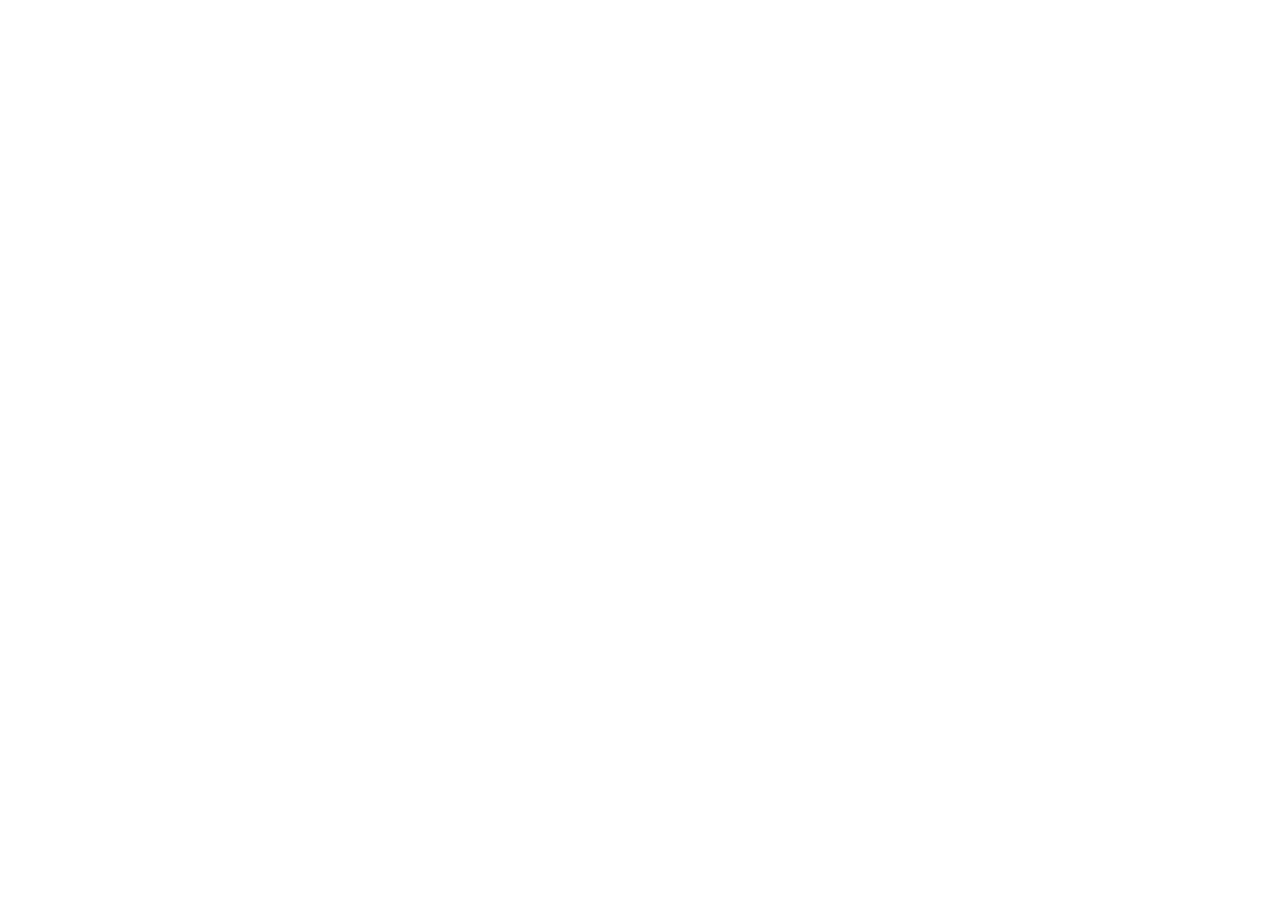
==== commit 8c5b81dc: "Send old-site visitors to foundryfloral.com Intent: retire foundryfloral.github.io; each old page po" ====
--- a/index.html
+++ b/index.html
@@ -2,80 +2,13 @@
 <html lang="en">
 <head>
   <meta charset="utf-8">
-  <meta name="viewport" content="width=device-width, initial-scale=1">
-  <title>Foundry Floral | Utah Wedding Florist</title>
-  <meta name="description" content="Seasonal, intentional wedding florals with structure, softness, and soul. Serving Provo to Park City to Moab.">
-  <meta property="og:title" content="Foundry Floral | Utah Wedding Florist">
-  <meta property="og:description" content="Garden-style romantic florals, rooted in Utah's seasons.">
-  <meta property="og:image" content="assets/images/hero.jpg">
-  <link rel="stylesheet" href="styles.css?v=intro-1">
-  <script>try{if(!sessionStorage.getItem("ffIntro")&&!matchMedia("(prefers-reduced-motion: reduce)").matches)document.documentElement.classList.add("intro")}catch(e){}</script>
+  <title>Foundry Floral has moved</title>
+  <meta name="robots" content="noindex">
+  <link rel="canonical" href="https://foundryfloral.com/">
+  <meta http-equiv="refresh" content="0; url=https://foundryfloral.com/">
+  <script>location.replace("https://foundryfloral.com/");</script>
 </head>
 <body>
-<div class="intro-screen" aria-hidden="true"><div class="intro-frame"><img src="assets/images/intro-bride.webp" width="1200" height="1800" alt=""></div><img class="intro-mark" src="assets/images/1-foundry-floral-wordmark.png" width="520" height="244" alt=""></div>
-<a class="skip-link" href="#top">Skip to content</a>
-  <header class="site-header">
-    <a class="brand" href="#top" aria-label="Foundry Floral home"><img src="assets/images/1-foundry-floral-wordmark.png" width="520" height="244" alt="Foundry Floral"></a>
-    <button type="button" class="nav-toggle" aria-expanded="false" aria-controls="nav">Menu</button>
-    <nav id="nav" aria-label="Main navigation">
-      <a href="#services">Services</a><a href="pricing.html">Pricing</a><a href="gallery.html">Gallery</a><a href="about.html">About</a><a href="#inquire">Inquire</a>
-    </nav>
-  </header>
-
-  <main id="top">
-    <section class="hero">
-      <img src="assets/images/hero.jpg" srcset="assets/images/opt/hero-480.webp 480w, assets/images/opt/hero-800.webp 800w, assets/images/opt/hero-1200.webp 1200w" sizes="(max-width: 900px) 100vw, 780px" width="1200" height="1800" fetchpriority="high" alt="Bride holding a lush ivory bouquet outdoors">
-      <div class="hero-copy">
-        <h1>Florals that feel like poetry</h1>
-        <p class="hero-tagline">Wedding &amp; event florals &middot; Provo to Park City to Moab</p>
-        <p><em>Custom, garden-inspired florals designed by Alysha Jeppson in Alpine, Utah. Rooted in softness, whimsy, and just the right amount of floral magic.</em></p>
-        <p><em>Every arrangement tells a story, and your special day deserves florals as unique as your love. From intimate elopements to grand celebrations, we craft whimsical designs that capture the essence of your vision.</em></p>
-        <a class="button" href="#inquire">Inquire today</a>
-      </div>
-    </section>
-
-    <section class="landing-feature" aria-label="Garden-inspired wedding floral installation">
-      <img src="assets/images/6-colorful-garden-arbor.jpg" srcset="assets/images/opt/6-colorful-garden-arbor-480.webp 480w, assets/images/opt/6-colorful-garden-arbor-800.webp 800w, assets/images/opt/6-colorful-garden-arbor-1200.webp 1200w, assets/images/opt/6-colorful-garden-arbor-1600.webp 1600w" sizes="(max-width: 1440px) 100vw, 1384px" width="1800" height="1200" loading="lazy" decoding="async" alt="Colorful coral and pink floral installation on a woodland garden arbor">
-    </section>
-
-    <section class="landing-story section">
-      <h2>Organic, garden-fresh aesthetic for weddings and events</h2>
-      <p class="lead">My approach begins with understanding your style, color palette, and the feeling you want to create. Whether you're drawn to wild, untamed bouquets bursting with seasonal blooms or prefer elegant, structured arrangements with delicate touches, each design is thoughtfully curated to reflect your personality and complement your venue.</p>
-    </section>
-
-    <section id="services" class="landing-services section">
-      <div class="landing-services-copy">
-        <h2>Services offered</h2>
-        <ul>
-          <li><strong>Bridal bouquets</strong> - Handcrafted with love and attention to every petal</li>
-          <li><strong>Bridesmaids bouquets</strong> - Coordinated designs that complement without competing</li>
-          <li><strong>Ceremony arrangements</strong> - Altar pieces, aisle decor, and arch installations</li>
-          <li><strong>Reception centerpieces</strong> - From intimate tablescapes to statement arrangements</li>
-          <li><strong>Boutonnieres and corsages</strong> - Delicate accents for your wedding party</li>
-          <li><strong>Special event florals</strong> - Corporate events, sales kick-offs, fundraisers, and milestone celebrations</li>
-        </ul>
-      </div>
-      <img src="assets/images/7-coral-reception-centerpiece.jpg" srcset="assets/images/opt/7-coral-reception-centerpiece-480.webp 480w, assets/images/opt/7-coral-reception-centerpiece-800.webp 800w, assets/images/opt/7-coral-reception-centerpiece-1200.webp 1200w, assets/images/opt/7-coral-reception-centerpiece-1600.webp 1600w" sizes="(max-width: 900px) 540px, 640px" width="1800" height="1200" loading="lazy" decoding="async" alt="Coral, peach and lavender garden-style reception centerpiece">
-    </section>
-
-    <section class="process section" aria-labelledby="process-title">
-      <p class="eyebrow">Three simple steps</p><h2 id="process-title">How it works</h2>
-      <ol>
-        <li><span aria-hidden="true">01</span><div><h3>Inquire</h3><p>Share your date, venue, and vision through the form below.</p></div></li>
-        <li><span aria-hidden="true">02</span><div><h3>Consult and custom proposal</h3><p>We talk through your ideas on a call, then I send a proposal designed around your day.</p></div></li>
-        <li><span aria-hidden="true">03</span><div><h3>Book</h3><p>Your date is reserved once we agree on the details and sign the agreement.</p></div></li>
-      </ol>
-    </section>
-
-    <section id="inquire" class="inquiry section">
-      <p class="eyebrow">Let's build something beautiful</p><h2>Tell me about your day</h2>
-      <p>Share what you're dreaming up through the form below.</p>
-      <p class="form-alt">Prefer a full page? <a href="https://tally.so/r/Y52EMz" target="_blank" rel="noopener">Open the form in a new tab</a> or email <a href="mailto:hello.foundryfloral@gmail.com">hello.foundryfloral@gmail.com</a></p>
-      <div class="form-wrap"><iframe title="Foundry Floral wedding inquiry form" src="https://tally.so/embed/Y52EMz?alignLeft=1&hideTitle=1&transparentBackground=1&dynamicHeight=1" loading="lazy">Loading…</iframe></div>
-    </section>
-  </main>
-
-  <footer><div class="brand"><span class="flower-mark">❀</span><span>Foundry<br>Floral</span></div><p>Garden-style romantic florals<br>Serving Provo to Park City to Moab</p><p><a href="mailto:hello.foundryfloral@gmail.com">hello.foundryfloral@gmail.com</a><br><a href="https://www.instagram.com/foundry.floral/">@foundry.floral</a></p><p class="copyright">© <span id="year"></span> Foundry Floral</p></footer>
-  <script src="script.js"></script>
+  <p>Foundry Floral has moved to <a href="https://foundryfloral.com/">https://foundryfloral.com/</a>.</p>
 </body>
 </html>
